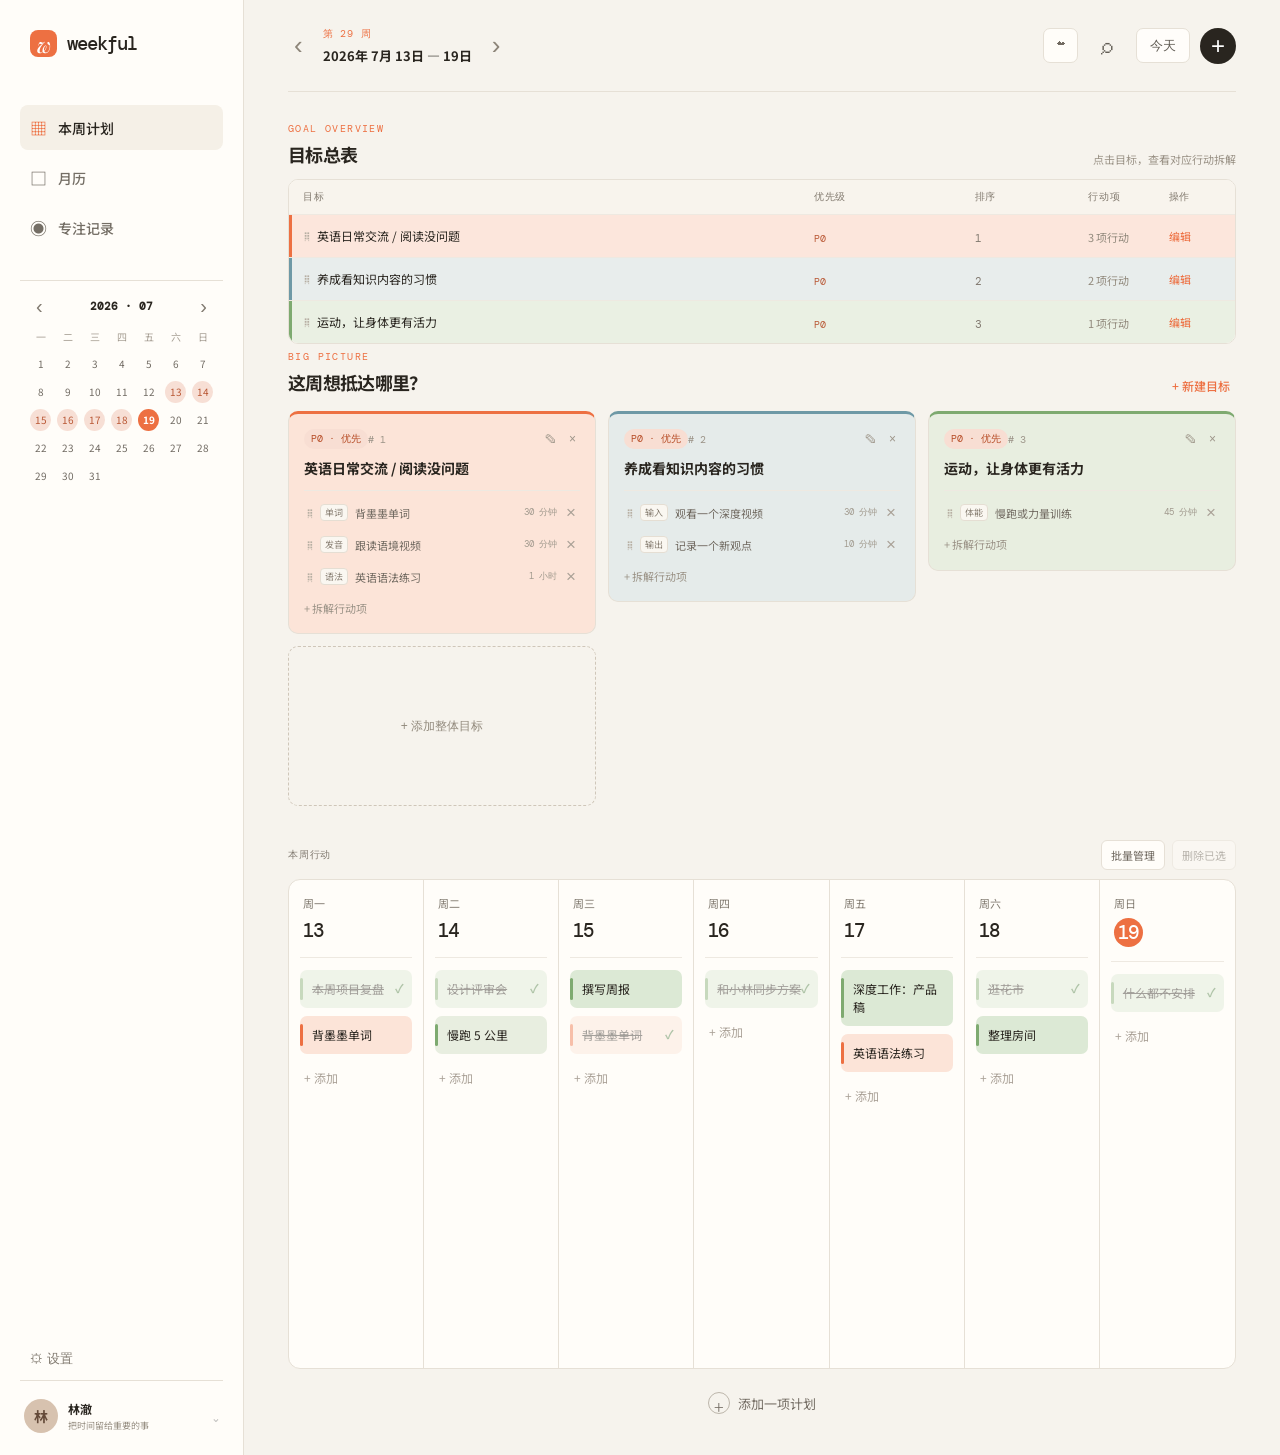
==== weekly-planner.html @ e90d1204 "Add weekly planner" ====
<!doctype html>
<html lang="zh-CN">
  <head>
    <meta charset="UTF-8" />
    <meta name="viewport" content="width=device-width, initial-scale=1.0" />
    <title>本周，慢慢来</title>
    <link rel="preconnect" href="https://fonts.googleapis.com" />
    <link rel="preconnect" href="https://fonts.gstatic.com" crossorigin />
    <link href="https://fonts.googleapis.com/css2?family=DM+Mono:wght@400;500&family=Noto+Sans+SC:wght@400;500;600;700&family=Playfair+Display:ital,wght@0,600;0,700;1,600&display=swap" rel="stylesheet" />
    <style>
:root{--ink:#29251f;--muted:#817a70;--line:#e6e0d6;--paper:#fcfbf8;--cream:#f4efe6;--orange:#ed7042;--blue:#dce9ed;--green:#dce9d5;--yellow:#f9ebc7}*{box-sizing:border-box}body{margin:0;background:#f6f3ed;color:var(--ink);font-family:'Noto Sans SC',sans-serif;font-size:14px}.app-shell{min-height:100vh;display:grid;grid-template-columns:244px 1fr}.sidebar{background:#fffdf9;border-right:1px solid var(--line);padding:30px 20px 20px;display:flex;flex-direction:column}.brand{display:flex;align-items:center;gap:10px;color:var(--ink);font-family:'DM Mono',monospace;font-size:19px;font-weight:500;text-decoration:none;letter-spacing:-1px;padding:0 10px}.brand-mark{width:27px;height:27px;border-radius:8px;color:white;background:var(--orange);display:grid;place-items:center;font-family:'Playfair Display';font-style:italic;font-size:21px}.nav{margin:48px 0 30px;display:grid;gap:5px}.nav-item{padding:10px;border-radius:8px;text-decoration:none;color:#746e65;display:flex;gap:12px;align-items:center;font-weight:500}.nav-item span{font-size:17px;width:16px;text-align:center}.nav-item.active{color:var(--ink);background:#f5f0e7}.nav-item.active span{color:var(--orange)}.mini-calendar{padding:18px 10px;border-top:1px solid var(--line)}.cal-title{display:flex;justify-content:space-between;align-items:center;margin-bottom:16px;font-family:'DM Mono',monospace;font-size:11px}.cal-title button{border:0;background:none;font-size:20px;line-height:12px;color:#817a70;cursor:pointer}.week-labels,.dates{display:grid;grid-template-columns:repeat(7,1fr);text-align:center;gap:6px}.week-labels{color:#a59d92;font-size:10px;margin-bottom:9px}.dates span{height:22px;font-size:10px;line-height:22px;border-radius:50%;color:#716b63}.dates .today{background:var(--orange);color:white;font-weight:700}.dates .week{background:#f7dfd5;color:#b95835}.sidebar-bottom{margin-top:auto}.settings{border:0;background:none;color:var(--muted);padding:12px 10px;cursor:pointer}.profile{border-top:1px solid var(--line);padding:18px 4px 2px;display:flex;align-items:center;gap:10px}.avatar{width:34px;height:34px;border-radius:50%;display:grid;place-items:center;background:#d7c2af;color:#644a39;font-weight:700}.profile b,.profile small{display:block}.profile b{font-size:12px}.profile small{font-size:9px;color:#999185;margin-top:2px}.profile>span{margin-left:auto;color:#999}.workspace{padding:0 44px 40px;max-width:1550px;width:100%;margin:auto}.topbar{height:92px;display:flex;align-items:center;justify-content:space-between;border-bottom:1px solid var(--line)}.week-switch{display:flex;align-items:center;gap:14px}.week-switch button{border:0;background:none;font-size:26px;color:#8d8579;cursor:pointer}.week-switch span{display:block;color:var(--orange);font:10px 'DM Mono';letter-spacing:.08em;margin-bottom:4px}.week-switch b{font-size:13px}.top-actions{display:flex;gap:10px;align-items:center}.icon-btn,.today-btn{height:35px;border:1px solid var(--line);background:#fffdfa;border-radius:7px;padding:0 13px;color:#625d55;cursor:pointer}.icon-btn{font-size:23px;border:0;background:transparent}.round-btn{width:36px;height:36px;border:0;border-radius:50%;background:var(--ink);color:white;font-size:24px;cursor:pointer}.hero{padding:54px 0 37px;display:flex;justify-content:space-between;align-items:end}.eyebrow{font:10px 'DM Mono',monospace;letter-spacing:.14em;color:var(--orange);margin:0 0 12px}.hero h1{font:600 38px/1.25 'Noto Sans SC',sans-serif;letter-spacing:-1.5px;margin:0}.hero h1 em{font-family:'Playfair Display';font-weight:600;color:var(--orange);letter-spacing:0}.subline{color:var(--muted);margin:11px 0 0;font-size:13px}.progress-card{width:245px;padding:15px 17px;background:#fffdf9;border:1px solid var(--line);border-radius:10px}.progress-copy{display:flex;justify-content:space-between;font-size:12px}.progress-copy b{font-family:'DM Mono';font-size:11px}.progress-track{height:5px;background:#eee8df;border-radius:10px;margin:12px 0 9px;overflow:hidden}.progress-track i{display:block;width:50%;height:100%;background:var(--orange);border-radius:inherit;transition:.3s}.progress-card p{font-size:10px;color:var(--muted);margin:0}.week-grid{display:grid;grid-template-columns:repeat(7,minmax(135px,1fr));border:1px solid var(--line);border-radius:12px;background:#fffdf9;overflow:hidden;min-height:490px}.day-column{border-right:1px solid var(--line);padding:15px 11px}.day-column:last-child{border:0}.day-head{padding:0 3px 14px;border-bottom:1px solid #eee9e1;margin-bottom:12px}.day-head .dow{display:block;font-size:11px;color:var(--muted);margin-bottom:7px}.day-head strong{font:500 19px 'DM Mono';letter-spacing:-1px}.day-column.today-col .day-head strong{display:grid;place-items:center;width:29px;height:29px;border-radius:50%;background:var(--orange);color:#fff}.task{position:relative;padding:10px 8px 10px 12px;border-radius:7px;margin-bottom:8px;background:var(--cream);font-size:12px;line-height:1.5;cursor:pointer;transition:transform .15s}.task:hover{transform:translateY(-2px)}.task::before{content:'';position:absolute;left:0;top:8px;bottom:8px;width:3px;border-radius:2px;background:#b7a793}.task.work{background:var(--blue)}.task.work::before{background:#6e99a6}.task.life{background:var(--yellow)}.task.life::before{background:#d4a654}.task.focus{background:var(--green)}.task.focus::before{background:#7eaa70}.task time{font:9px 'DM Mono';color:#77756e;display:block;margin-bottom:4px}.task.done{opacity:.43;text-decoration:line-through}.task.done::after{content:'✓';position:absolute;right:8px;top:9px;text-decoration:none;color:#487b40;font-weight:bold}.add-inline{width:100%;color:#aaa197;border:0;background:transparent;text-align:left;padding:7px 4px;cursor:pointer;font:12px 'Noto Sans SC'}.add-inline:hover{color:var(--orange)}.floating-add{margin:22px auto 0;display:flex;gap:8px;align-items:center;border:0;background:none;color:#756e65;cursor:pointer;font:13px 'Noto Sans SC'}.floating-add span{display:grid;place-items:center;border:1px solid #bdb6ab;border-radius:50%;height:22px;width:22px;font-size:18px;font-weight:300}dialog{border:0;border-radius:16px;padding:0;box-shadow:0 24px 80px #40372a4d;width:min(410px,calc(100vw - 32px));color:var(--ink)}dialog::backdrop{background:#28221bb0}dialog form{padding:31px;position:relative}.close{position:absolute;right:14px;top:9px;border:0;background:none;font-size:27px;color:#8c8479;cursor:pointer}dialog h2{font-size:24px;margin:0 0 26px;letter-spacing:-1px}label{display:block;font-size:12px;font-weight:600;margin:14px 0;color:#5e584f}input,select{display:block;width:100%;margin-top:7px;padding:11px;border:1px solid var(--line);border-radius:7px;background:#fffdf9;font:13px 'Noto Sans SC';color:var(--ink);outline-color:var(--orange)}.form-row{display:grid;grid-template-columns:1fr 1fr;gap:12px}.save-btn{margin-top:24px;width:100%;border:0;background:var(--ink);color:white;border-radius:8px;padding:12px;font:500 13px 'Noto Sans SC';cursor:pointer}@media(max-width:900px){.app-shell{grid-template-columns:1fr}.sidebar{display:none}.workspace{padding:0 20px 32px}.week-grid{overflow-x:auto;grid-template-columns:repeat(7,150px)}.hero{align-items:start;gap:25px;flex-direction:column}.progress-card{width:100%}}@media(max-width:520px){.topbar{height:76px}.week-switch b{font-size:11px}.hero{padding-top:36px}.hero h1{font-size:30px}.today-btn{display:none}}
.goals-section{padding:0 0 34px}.section-heading{display:flex;align-items:end;justify-content:space-between;margin-bottom:16px}.section-heading .eyebrow{margin-bottom:6px}.section-heading h2{font-size:18px;letter-spacing:-.7px;margin:0}.text-add{border:0;background:none;color:var(--orange);font:500 12px 'Noto Sans SC';cursor:pointer}.goals-grid{display:grid;grid-template-columns:repeat(3,minmax(220px,1fr));gap:12px}.goal-card{position:relative;background:#fffdf9;border:1px solid var(--line);border-radius:10px;padding:15px;min-height:160px}.goal-card.priority-p0{border-top:3px solid var(--orange)}.goal-meta{display:flex;justify-content:space-between;align-items:center;margin-bottom:9px}.priority-pill{font:10px 'DM Mono';padding:3px 7px;border-radius:10px;background:#f8ded3;color:#b64c26}.priority-pill.p1{background:#eee6d9;color:#806c54}.priority-pill.p2{background:#e3ece0;color:#5e8058}.rank{font:10px 'DM Mono';color:#9b9387}.goal-card h3{margin:0 0 12px;font-size:14px;line-height:1.45}.action-list{border-top:1px solid #eee9e1;padding-top:8px;display:grid;gap:5px}.action-row{display:flex;align-items:center;gap:7px;font-size:11px;color:#716a61}.action-dot{width:5px;height:5px;border-radius:50%;background:#9bb6bc}.action-duration{margin-left:auto;color:#a19a8e;font:9px 'DM Mono'}.add-action{margin-top:8px;border:0;background:none;color:#9b9387;padding:2px 0;font:11px 'Noto Sans SC';cursor:pointer}.add-action:hover{color:var(--orange)}.goal-empty{border:1px dashed #cfc6b9;background:transparent;display:grid;place-items:center;color:#928a7d;min-height:160px;border-radius:10px;font-size:12px}.weekday-picker{display:none;margin-top:12px;padding:10px;border:1px solid var(--line);background:#faf7f1;border-radius:7px;font-size:11px;color:#716a61}.weekday-picker.show{display:block}.weekday-picker>div{display:flex;gap:5px;margin-top:8px}.weekday-picker label{margin:0;cursor:pointer}.weekday-picker input{display:none}.weekday-picker label span{display:grid;place-items:center;width:26px;height:26px;border:1px solid #d9d2c8;border-radius:50%;font-size:10px;background:#fffdf9}.weekday-picker input:checked+span{background:var(--orange);border-color:var(--orange);color:white}@media(max-width:900px){.goals-grid{overflow-x:auto;grid-template-columns:repeat(3,250px)}}
.action-row{width:100%;border:0;background:transparent;padding:3px 0;text-align:left;cursor:pointer;font:11px 'Noto Sans SC'}.action-row:hover{color:var(--orange)}.action-row:hover .action-dot{background:var(--orange)}
.action-dimension{flex:0 0 auto;color:#8a8175;border:1px solid #e5ded3;background:#faf7f1;border-radius:4px;padding:1px 4px;font-size:9px}.action-row>span:nth-of-type(2){min-width:0;overflow:hidden;text-overflow:ellipsis;white-space:nowrap}.action-row .action-duration{white-space:nowrap}
.action-row{display:flex;align-items:center;gap:5px;width:100%;padding:3px 0;border-radius:4px}.action-row.dragging{opacity:.4}.action-row:has(.action-edit:hover){background:#faf7f1}.drag-handle{color:#b7afa3;cursor:grab;font-size:14px;line-height:1;padding:0 2px}.drag-handle:active{cursor:grabbing}.action-edit{min-width:0;display:flex;align-items:center;gap:7px;flex:1;border:0;background:transparent;text-align:left;color:#716a61;padding:2px 0;cursor:pointer;font:11px 'Noto Sans SC'}.action-edit:hover{color:var(--orange)}.action-delete{width:18px;height:18px;border:0;border-radius:50%;background:transparent;color:#a9a096;cursor:pointer;font-size:17px;line-height:16px;padding:0}.action-delete:hover{background:#f7dcd1;color:#b94e2a}.action-edit .action-duration{margin-left:auto}
.goal-card{cursor:grab}.goal-card.dragging{opacity:.45}.goal-card:active{cursor:grabbing}.goal-controls{display:flex;gap:4px;margin-left:auto}.goal-control{border:0;background:transparent;color:#9d9589;cursor:pointer;padding:1px 4px;font-size:12px}.goal-control:hover{color:var(--orange)}.week-tools{display:flex;justify-content:space-between;align-items:center;margin:0 0 9px;color:#817a70;font:10px 'DM Mono';letter-spacing:.08em}.week-tools div{display:flex;gap:7px}.batch-toggle,.batch-delete{border:1px solid var(--line);background:#fffdf9;border-radius:6px;padding:6px 9px;color:#716a61;font:11px 'Noto Sans SC';cursor:pointer}.batch-toggle.active{background:var(--ink);color:white;border-color:var(--ink)}.batch-delete:not(:disabled){border-color:#e7a489;color:#b84d2b}.batch-delete:disabled{opacity:.45;cursor:default}.task-select{display:none;position:absolute;right:7px;top:8px;accent-color:var(--orange)}.batch-mode .task-select{display:block}.batch-mode .task{padding-right:27px}.custom-category{display:none}.custom-category.show{display:block}
.goals-grid{grid-auto-flow:row;grid-auto-rows:auto;align-items:start}.goal-card,.goal-empty{min-width:0;height:auto;align-self:start}
.goal-table-section{padding:30px 0 6px}.goal-table-heading{display:flex;align-items:end;justify-content:space-between;margin-bottom:12px}.goal-table-heading .eyebrow{margin-bottom:6px}.goal-table-heading h2{font-size:18px;margin:0;letter-spacing:-.7px}.goal-table-heading>span{color:#9a9286;font-size:11px}.goal-table-wrap{border:1px solid var(--line);border-radius:10px;overflow:hidden;background:#fffdf9}.goal-table{width:100%;border-collapse:collapse;table-layout:fixed}.goal-table th{padding:10px 14px;text-align:left;background:#f8f4ed;color:#837b70;font:10px 'DM Mono';letter-spacing:.08em}.goal-table th:nth-child(1){width:54%}.goal-table th:nth-child(2){width:17%}.goal-table th:nth-child(3){width:12%}.goal-table td{padding:11px 14px;border-top:1px solid #eee9e1;font-size:12px}.goal-table tbody tr{cursor:pointer;transition:background .15s}.goal-table tbody tr:hover,.goal-table tbody tr.focused{background:#fff0e9}.goal-table .table-priority{font:10px 'DM Mono';color:#b95835}.goal-table .table-rank{font:11px 'DM Mono';color:#81796f}.goal-table .table-actions{color:#928a7d;font-size:11px}.goal-card.goal-focus{outline:2px solid var(--orange);outline-offset:2px;box-shadow:0 8px 22px #d56c3a1c}@media(max-width:700px){.goal-table-section{padding-top:22px}.goal-table th:nth-child(4),.goal-table td:nth-child(4){display:none}.goal-table th:nth-child(1){width:60%}.goal-table-heading>span{display:none}.goal-table-wrap{overflow-x:auto}.goal-table{min-width:500px}}
.goal-table tr.dragging{opacity:.45}.table-drag{display:inline-block;margin-right:7px;color:#b6aea2;font-size:14px;cursor:grab;vertical-align:-1px}.table-edit{border:0;background:none;color:var(--orange);font:11px 'Noto Sans SC';cursor:pointer;padding:2px 0}.table-edit:hover{text-decoration:underline}
.goal-color-field input[type="color"]{height:38px;padding:4px;cursor:pointer}.goal-card{border-top-color:var(--goal-color,#ed7042)!important}.goal-card .action-dot{background:var(--goal-color,#9bb6bc)}.goal-table tbody tr{box-shadow:inset 3px 0 0 var(--goal-color,transparent)}
.goal-card{background:color-mix(in srgb,var(--goal-color,#ed7042) 18%,#fffdf9)!important}.goal-table tbody tr{background:color-mix(in srgb,var(--goal-color,#ed7042) 16%,#fffdf9)!important}.goal-table tbody tr:hover,.goal-table tbody tr.focused{background:color-mix(in srgb,var(--goal-color,#ed7042) 25%,#fffdf9)!important}
.goal-card.drop-before{box-shadow:0 -4px 0 var(--goal-color,#ed7042)}.goal-card.drop-after{box-shadow:0 4px 0 var(--goal-color,#ed7042)}.goal-table tr.drop-before{box-shadow:inset 3px 0 0 var(--goal-color,transparent),inset 0 4px 0 var(--goal-color,#ed7042)!important}.goal-table tr.drop-after{box-shadow:inset 3px 0 0 var(--goal-color,transparent),inset 0 -4px 0 var(--goal-color,#ed7042)!important}
.task.goal-linked{background:color-mix(in srgb,var(--task-color,#ed7042) 18%,#fffdf9)}.task.goal-linked::before{background:var(--task-color,#ed7042)}
.cloud-btn{height:35px;width:35px;border:1px solid var(--line);border-radius:7px;background:#fffdf9;color:#716a61;font-size:16px;cursor:pointer;position:relative}.cloud-btn.connected::after{content:'';position:absolute;right:5px;top:5px;width:6px;height:6px;background:#60a554;border:1px solid white;border-radius:50%}.cloud-form{padding:31px;position:relative}.cloud-form h2{font-size:24px;margin:0 0 10px;letter-spacing:-1px}.cloud-intro{color:#756d62;font-size:12px;line-height:1.7;margin:0 0 18px}.cloud-help{font-size:10px;line-height:1.6;color:#938b7f;margin:8px 0 0}.cloud-help code{background:#f4efe7;padding:1px 4px;border-radius:3px}.cloud-state{display:flex;gap:10px;align-items:center;padding:12px;background:#f7f3ec;border-radius:8px}.cloud-state i{width:10px;height:10px;border-radius:50%;background:#61a658}.cloud-state b,.cloud-state small{display:block}.cloud-state b{font-size:12px}.cloud-state small{font-size:10px;color:#938b7f;margin-top:3px}.cloud-actions{display:grid;grid-template-columns:1fr 1fr;gap:8px;margin-top:14px}.cloud-actions button{border:1px solid var(--line);background:#fffdf9;border-radius:7px;padding:9px;color:#645d55;font:12px 'Noto Sans SC';cursor:pointer}.cloud-actions button:nth-child(2){background:var(--ink);border-color:var(--ink);color:#fff}.cloud-actions button:nth-child(3){grid-column:1/-1;border-color:#e8c2b4;color:#b45b3b}.cloud-status{min-height:18px;color:#766e64;font-size:11px;margin:11px 0 0}.cloud-status.error{color:#c25532}.cloud-status.success{color:#51894a}

    </style>
  </head>
  <body>
    <main class="app-shell">
      <aside class="sidebar">
        <a class="brand" href="#"><span class="brand-mark">w</span><span>weekful</span></a>
        <nav class="nav" aria-label="主导航">
          <a class="nav-item active" href="#plan"><span>▦</span>本周计划</a>
          <a class="nav-item" href="#calendar"><span>□</span>月历</a>
          <a class="nav-item" href="#focus"><span>◉</span>专注记录</a>
        </nav>
        <section class="mini-calendar" aria-label="七月日历">
          <div class="cal-title"><button aria-label="上个月">‹</button><strong>2026 · 07</strong><button aria-label="下个月">›</button></div>
          <div class="week-labels"><span>一</span><span>二</span><span>三</span><span>四</span><span>五</span><span>六</span><span>日</span></div>
          <div class="dates" id="dates"></div>
        </section>
        <div class="sidebar-bottom"><button class="settings">⚙ 设置</button><div class="profile"><div class="avatar">林</div><div><b>林澈</b><small>把时间留给重要的事</small></div><span>⌄</span></div></div>
      </aside>

      <section class="workspace" id="plan">
        <header class="topbar">
          <div class="week-switch"><button>‹</button><div><span>第 29 周</span><b>2026年 7月 13日 — 19日</b></div><button>›</button></div>
          <div class="top-actions"><button class="cloud-btn" id="openCloudDialog" aria-label="云同步" title="云同步">☁</button><button class="icon-btn" aria-label="搜索">⌕</button><button class="today-btn">今天</button><button class="round-btn" id="openModal" aria-label="新增计划">+</button></div>
        </header>

        <section class="goal-table-section" aria-label="目标总表">
          <div class="goal-table-heading"><div><p class="eyebrow">GOAL OVERVIEW</p><h2>目标总表</h2></div><span>点击目标，查看对应行动拆解</span></div>
          <div class="goal-table-wrap"><table class="goal-table"><thead><tr><th>目标</th><th>优先级</th><th>排序</th><th>行动项</th><th>操作</th></tr></thead><tbody id="goalTableBody"></tbody></table></div>
        </section>

        <section class="goals-section" aria-label="本周整体目标">
          <div class="section-heading"><div><p class="eyebrow">BIG PICTURE</p><h2>这周想抵达哪里？</h2></div><button class="text-add" id="openGoalModal">+ 新建目标</button></div>
          <div class="goals-grid" id="goalsGrid"></div>
        </section>

        <div class="week-tools"><span>本周行动</span><div><button class="batch-toggle" id="toggleBatch">批量管理</button><button class="batch-delete" id="batchDelete" disabled>删除已选</button></div></div>
        <section class="week-grid" id="weekGrid" aria-label="本周计划"></section>
        <button class="floating-add" id="openModalBottom"><span>+</span> 添加一项计划</button>
      </section>
    </main>

    <dialog id="taskDialog">
      <form method="dialog" id="taskForm">
        <button class="close" type="button" data-close="taskDialog" aria-label="关闭">×</button>
        <p class="eyebrow">SCHEDULE ACTION</p><h2>安排行动项</h2>
        <label>计划内容<input id="taskName" required placeholder="例如：整理项目素材" maxlength="40" /></label>
        <div class="form-row"><label>关联目标<select id="taskGoal"></select></label><label>行动项<select id="taskAction"></select></label></div>
        <label>日期<select id="taskDay"></select></label>
        <label>重复安排<select id="repeatType"><option value="once">仅这一天</option><option value="daily">每天</option><option value="alternate">隔一天</option><option value="custom">自选星期</option></select></label>
        <div class="weekday-picker" id="weekdayPicker"><span>选择日期</span><div id="weekdayChoices"></div></div>
        <button class="save-btn" value="default">加入本周计划</button>
      </form>
    </dialog>
    <dialog id="goalDialog">
      <form method="dialog" id="goalForm"><button class="close" type="button" data-close="goalDialog" aria-label="关闭">×</button><p class="eyebrow">WEEKLY DIRECTION</p><h2>写下整体目标</h2>
        <label>目标<input id="goalName" required maxlength="40" placeholder="例如：英语日常交流更自如" /></label>
        <div class="form-row"><label>优先级<select id="goalPriority"><option value="P0">P0 · 最重要</option><option value="P1">P1 · 重要</option><option value="P2">P2 · 可以做</option></select></label><label>排序<input id="goalRank" type="number" min="1" max="99" value="1" /></label></div>
        <label class="goal-color-field">标记颜色<input id="goalColor" type="color" value="#ed7042" /></label>
        <button class="save-btn" value="default">创建目标</button>
      </form>
    </dialog>
    <dialog id="actionDialog">
      <form method="dialog" id="actionForm"><button class="close" type="button" data-close="actionDialog" aria-label="关闭">×</button><p class="eyebrow">ACTION BREAKDOWN</p><h2 id="actionDialogTitle">添加行动项</h2>
        <label>具体行动<input id="actionName" required maxlength="40" placeholder="例如：背墨墨单词" /></label>
        <div class="form-row"><label>维度 / 类别<input id="actionDimension" maxlength="20" placeholder="例如：单词" /></label><label>预计耗时<input id="actionDuration" maxlength="20" placeholder="例如：30 分钟" /></label></div>
        <button class="save-btn" value="default">保存行动项</button>
      </form>
    </dialog>
    <dialog id="cloudDialog">
      <div class="cloud-form"><button class="close" type="button" data-close="cloudDialog" aria-label="关闭">×</button><p class="eyebrow">GITHUB GIST SYNC</p><h2>跨设备同步</h2>
        <p class="cloud-intro">计划会保存到你的私人 GitHub Gist。连接后，修改会自动同步；在另一台设备连接同一 Gist 即可继续使用。</p>
        <div id="cloudSetup"><label>GitHub 用户名<input id="cloudUser" autocomplete="username" placeholder="例如：shiny1177" /></label><label>Personal Access Token<input id="cloudToken" type="password" autocomplete="off" placeholder="需要 gist 权限" /></label><p class="cloud-help">在 GitHub Settings → Developer settings → Personal access tokens 中创建 Token，并勾选 <code>gist</code> 权限。</p><button class="save-btn" id="connectCloud" type="button">连接并创建同步空间</button></div>
        <div id="cloudConnected" hidden><div class="cloud-state"><i></i><div><b id="cloudAccount"></b><small id="cloudLastSync">已连接</small></div></div><div class="cloud-actions"><button id="pullCloud" type="button">下载云端数据</button><button id="pushCloud" type="button">立即同步</button><button id="disconnectCloud" type="button">断开连接</button></div></div>
        <p class="cloud-status" id="cloudStatus" aria-live="polite"></p>
      </div>
    </dialog>
    <script>
const labels=['周一','周二','周三','周四','周五','周六','周日'];
const numbers=[13,14,15,16,17,18,19];
const goals=[
  {id:1,title:'英语日常交流 / 阅读没问题',priority:'P0',rank:1,actions:[{name:'背墨墨单词',dimension:'单词',duration:'30 分钟'},{name:'跟读语境视频',dimension:'发音',duration:'30 分钟'},{name:'英语语法练习',dimension:'语法',duration:'1 小时'}]},
  {id:2,title:'养成看知识内容的习惯',priority:'P0',rank:2,actions:[{name:'观看一个深度视频',dimension:'输入',duration:'30 分钟'},{name:'记录一个新观点',dimension:'输出',duration:'10 分钟'}]},
  {id:3,title:'运动，让身体更有活力',priority:'P0',rank:3,actions:[{name:'慢跑或力量训练',dimension:'体能',duration:'45 分钟'}]}
];
const tasks=[
  [{time:'09:30',text:'本周项目复盘',type:'work',done:true},{time:'20:00',text:'背墨墨单词',type:'focus',goal:1}],
  [{time:'10:00',text:'设计评审会',type:'work',done:true},{time:'19:30',text:'慢跑 5 公里',type:'life',goal:3}],
  [{time:'09:00',text:'撰写周报',type:'work'},{time:'20:00',text:'背墨墨单词',type:'focus',goal:1,done:true}],
  [{time:'11:00',text:'和小林同步方案',type:'work',done:true}],
  [{time:'09:30',text:'深度工作：产品稿',type:'focus'},{time:'20:00',text:'英语语法练习',type:'focus',goal:1}],
  [{time:'10:00',text:'逛花市',type:'life',done:true},{time:'16:00',text:'整理房间',type:'life'}],
  [{time:'',text:'什么都不安排',type:'focus',done:true}]
];
const categories=['work','life','focus'];const goalColors=['#ed7042','#6e99a6','#7eaa70','#b887d7','#d4a654','#ca7b90'];
function restoreState(){try{const saved=JSON.parse(localStorage.getItem('weekful-planner-data'));if(!saved)return;if(Array.isArray(saved.goals))goals.splice(0,goals.length,...saved.goals);if(Array.isArray(saved.tasks))tasks.splice(0,tasks.length,...saved.tasks);if(Array.isArray(saved.categories))saved.categories.forEach(category=>{if(!categories.includes(category))categories.push(category)})}catch(error){console.warn('无法读取已保存的计划',error)}}
function saveState(){try{localStorage.setItem('weekful-planner-data',JSON.stringify({goals,tasks,categories}));scheduleCloudSync()}catch(error){console.warn('无法保存计划',error)}}
restoreState();goals.forEach((goal,index)=>{if(!goal.color)goal.color=goalColors[index%goalColors.length]});let nextTaskId=1;tasks.flat().forEach(task=>{if(!task.id)task.id=nextTaskId++;else nextTaskId=Math.max(nextTaskId,task.id+1)});
const $=s=>document.querySelector(s); const grid=$('#weekGrid'); const taskDialog=$('#taskDialog'); const goalDialog=$('#goalDialog'); const actionDialog=$('#actionDialog'); const cloudDialog=$('#cloudDialog'); let chosenDay=0; let editingAction=null; let editingGoal=null; let batchMode=false; const selectedTaskIds=new Set();
function clearGoalDropHints(){document.querySelectorAll('.goal-card.drop-before,.goal-card.drop-after,.goal-table tr.drop-before,.goal-table tr.drop-after').forEach(item=>item.classList.remove('drop-before','drop-after'))}
function showGoalDropHint(element,event){event.preventDefault();clearGoalDropHints();const rect=element.getBoundingClientRect();element.classList.add(event.clientY<rect.top+rect.height/2?'drop-before':'drop-after')}
function moveGoal(fromId,targetId,position){if(fromId===targetId)return;const fromIndex=goals.findIndex(goal=>goal.id===fromId);const targetIndex=goals.findIndex(goal=>goal.id===targetId);let insertIndex=targetIndex+(position==='after'?1:0);const [moved]=goals.splice(fromIndex,1);if(fromIndex<insertIndex)insertIndex--;goals.splice(insertIndex,0,moved);goals.forEach((goal,index)=>goal.rank=index+1);renderGoals()}

function renderGoals(){
  saveState();
  const root=$('#goalsGrid'); root.innerHTML='';
  renderGoalTable();
  [...goals].sort((a,b)=>a.rank-b.rank).forEach(goal=>{const card=document.createElement('article');card.id=`goal-card-${goal.id}`;card.className=`goal-card priority-${goal.priority.toLowerCase()}`;card.style.setProperty('--goal-color',goal.color);card.draggable=true;card.dataset.goal=goal.id;card.innerHTML=`<div class="goal-meta"><span class="priority-pill ${goal.priority.toLowerCase()}">${goal.priority} · 优先</span><span class="rank"># ${goal.rank}</span><span class="goal-controls"><button class="goal-control goal-edit" title="编辑目标">✎</button><button class="goal-control goal-delete" title="删除目标">×</button></span></div><h3>${goal.title}</h3><div class="action-list">${goal.actions.map((a,i)=>`<div class="action-row" draggable="true" data-goal="${goal.id}" data-action="${i}"><span class="drag-handle" title="拖动排序">⠿</span><button class="action-edit" title="编辑行动项"><span class="action-dimension">${a.dimension||'行动'}</span><span>${a.name}</span><span class="action-duration">${a.duration||'待估时'}</span></button><button class="action-delete" title="删除行动项" aria-label="删除 ${a.name}">×</button></div>`).join('')}</div><button class="add-action" data-goal="${goal.id}">+ 拆解行动项</button>`;root.append(card)});
  const empty=document.createElement('button');empty.className='goal-empty';empty.textContent='+ 添加整体目标';empty.onclick=()=>goalDialog.showModal();root.append(empty);
  root.querySelectorAll('.add-action').forEach(btn=>btn.onclick=()=>openAction(+btn.dataset.goal));
  root.querySelectorAll('.action-edit').forEach(btn=>btn.onclick=()=>{const row=btn.closest('.action-row');openAction(+row.dataset.goal,+row.dataset.action)});
  root.querySelectorAll('.action-delete').forEach(btn=>btn.onclick=()=>{const row=btn.closest('.action-row');const goal=goals.find(g=>g.id===+row.dataset.goal);goal.actions.splice(+row.dataset.action,1);renderGoals();fillGoalOptions(goal.id)});
  root.querySelectorAll('.action-row').forEach(row=>{row.addEventListener('dragstart',e=>{e.dataTransfer.setData('text/plain',JSON.stringify({goal:+row.dataset.goal,index:+row.dataset.action}));row.classList.add('dragging')});row.addEventListener('dragend',()=>row.classList.remove('dragging'));row.addEventListener('dragover',e=>e.preventDefault());row.addEventListener('drop',e=>{e.preventDefault();const from=JSON.parse(e.dataTransfer.getData('text/plain'));const targetGoal=+row.dataset.goal;const targetIndex=+row.dataset.action;if(from.goal!==targetGoal||from.index===targetIndex)return;const goal=goals.find(g=>g.id===targetGoal);const [moved]=goal.actions.splice(from.index,1);goal.actions.splice(targetIndex,0,moved);renderGoals();fillGoalOptions(goal.id)})});
  root.querySelectorAll('.goal-edit').forEach(btn=>btn.onclick=()=>openGoal(+btn.closest('.goal-card').dataset.goal));
  root.querySelectorAll('.goal-delete').forEach(btn=>btn.onclick=()=>{const id=+btn.closest('.goal-card').dataset.goal;if(window.confirm('删除这个目标及其行动项吗？')){goals.splice(goals.findIndex(g=>g.id===id),1);renderGoals();fillGoalOptions()}});
  root.querySelectorAll('.goal-card').forEach(card=>{card.addEventListener('dragstart',e=>{if(e.target.closest('.action-row'))return;e.dataTransfer.setData('goal-id',card.dataset.goal);card.classList.add('dragging')});card.addEventListener('dragend',()=>{card.classList.remove('dragging');clearGoalDropHints()});card.addEventListener('dragover',e=>showGoalDropHint(card,e));card.addEventListener('dragleave',()=>card.classList.remove('drop-before','drop-after'));card.addEventListener('drop',e=>{e.preventDefault();const from=+e.dataTransfer.getData('goal-id');const position=card.classList.contains('drop-after')?'after':'before';clearGoalDropHints();if(from)moveGoal(from,+card.dataset.goal,position)})});
}
function renderGoalTable(){const body=$('#goalTableBody');body.innerHTML=[...goals].sort((a,b)=>a.rank-b.rank).map(goal=>`<tr draggable="true" data-goal="${goal.id}" style="--goal-color:${goal.color}"><td><span class="table-drag" title="拖动排序">⠿</span>${goal.title}</td><td><span class="table-priority">${goal.priority}</span></td><td><span class="table-rank">${goal.rank}</span></td><td><span class="table-actions">${goal.actions.length} 项行动</span></td><td><button class="table-edit" title="编辑目标">编辑</button></td></tr>`).join('');body.querySelectorAll('tr').forEach(row=>{row.onclick=()=>{const card=$(`#goal-card-${row.dataset.goal}`);if(!card)return;document.querySelectorAll('.goal-card.goal-focus').forEach(item=>item.classList.remove('goal-focus'));document.querySelectorAll('.goal-table tr.focused').forEach(item=>item.classList.remove('focused'));row.classList.add('focused');card.classList.add('goal-focus');card.scrollIntoView({behavior:'smooth',block:'center'});setTimeout(()=>card.classList.remove('goal-focus'),1400)};row.addEventListener('dragstart',e=>{e.dataTransfer.setData('goal-id',row.dataset.goal);row.classList.add('dragging')});row.addEventListener('dragend',()=>{row.classList.remove('dragging');clearGoalDropHints()});row.addEventListener('dragover',e=>showGoalDropHint(row,e));row.addEventListener('dragleave',()=>row.classList.remove('drop-before','drop-after'));row.addEventListener('drop',e=>{e.preventDefault();const from=+e.dataTransfer.getData('goal-id');const position=row.classList.contains('drop-after')?'after':'before';clearGoalDropHints();if(from)moveGoal(from,+row.dataset.goal,position)})});body.querySelectorAll('.table-edit').forEach(button=>button.onclick=e=>{e.stopPropagation();openGoal(+button.closest('tr').dataset.goal)})}
function renderWeek(){
  saveState();
  grid.innerHTML='';grid.classList.toggle('batch-mode',batchMode);tasks.forEach((items,i)=>{const col=document.createElement('article');col.className='day-column '+(i===6?'today-col':'');col.innerHTML=`<div class="day-head"><span class="dow">${labels[i]}</span><strong>${numbers[i]}</strong></div>`;items.forEach(task=>{const el=document.createElement('div');const linkedGoal=goals.find(goal=>goal.id===task.goal);el.className=`task ${linkedGoal?'goal-linked':'focus'}${task.done?' done':''}`;if(linkedGoal)el.style.setProperty('--task-color',linkedGoal.color);el.innerHTML=`<input class="task-select" type="checkbox" ${selectedTaskIds.has(task.id)?'checked':''} aria-label="选择 ${task.text}"><span>${task.text}</span>`;el.onclick=()=>{if(!batchMode){task.done=!task.done;renderWeek();updateProgress()}};el.querySelector('.task-select').onclick=e=>e.stopPropagation();el.querySelector('.task-select').onchange=e=>{e.target.checked?selectedTaskIds.add(task.id):selectedTaskIds.delete(task.id);updateBatchControls()};col.append(el)});const add=document.createElement('button');add.className='add-inline';add.textContent='+ 添加';add.onclick=()=>openTask(i);col.append(add);grid.append(col)});updateProgress();updateBatchControls()
}
function updateProgress(){const text=$('#progressText');if(!text)return;const all=tasks.flat();const done=all.filter(x=>x.done).length;text.textContent=`${done} / ${all.length}`;$('#progressBar').style.width=`${all.length?done/all.length*100:0}%`;$('.progress-card p').textContent=done===all.length?'这一周的计划都完成了，真棒。':done>=all.length/2?'已经完成一半，保持这个节奏。':'从最小的一件开始，也很好。'}
function fillGoalOptions(selected){const select=$('#taskGoal');select.innerHTML='<option value="">不关联目标</option>'+goals.map(g=>`<option value="${g.id}">${g.priority} · ${g.title}</option>`).join('');if(selected)select.value=selected; fillActionOptions()}
function fillActionOptions(){const goal=goals.find(g=>g.id===+$('#taskGoal').value);$('#taskAction').innerHTML='<option value="">自由安排</option>'+(goal?goal.actions.map(a=>`<option>${a.name}</option>`).join(''):'')}
function openTask(day=0,goal){chosenDay=day;$('#taskDay').value=day;fillGoalOptions(goal);taskDialog.showModal();setTimeout(()=>$('#taskName').focus(),50)}

$('#openModal').onclick=()=>openTask();$('#openModalBottom').onclick=()=>openTask();$('#openGoalModal').onclick=()=>openGoal();
document.querySelectorAll('[data-close]').forEach(btn=>btn.onclick=()=>document.getElementById(btn.dataset.close).close());
$('#taskDay').innerHTML=labels.map((l,i)=>`<option value="${i}">${l} · ${numbers[i]}日</option>`).join('');
$('#weekdayChoices').innerHTML=labels.map((l,i)=>`<label><input type="checkbox" value="${i}"><span>${l.slice(1)}</span></label>`).join('');
$('#taskGoal').onchange=fillActionOptions;
$('#repeatType').onchange=e=>$('.weekday-picker').classList.toggle('show',e.target.value==='custom');
$('#taskAction').onchange=e=>{if(e.target.value)$('#taskName').value=e.target.value};
$('#taskForm').addEventListener('submit',e=>{if(e.submitter?.value==='cancel')return;e.preventDefault();const text=$('#taskName').value.trim();if(!text)return;const start=+$('#taskDay').value;const repeat=$('#repeatType').value;let days=repeat==='daily'?[0,1,2,3,4,5,6]:repeat==='alternate'?[start,...[1,2,3].map(n=>start+n*2).filter(n=>n<7)]:repeat==='custom'?[...document.querySelectorAll('#weekdayChoices input:checked')].map(x=>+x.value):[start];if(!days.length)days=[start];days.forEach(day=>tasks[day].push({id:nextTaskId++,text,goal:+$('#taskGoal').value||undefined}));$('#taskName').value='';taskDialog.close();renderWeek()});
function openGoal(id){editingGoal=id?goals.find(g=>g.id===id):null;$('#goalName').value=editingGoal?.title||'';$('#goalPriority').value=editingGoal?.priority||'P0';$('#goalRank').value=editingGoal?.rank||goals.length+1;$('#goalColor').value=editingGoal?.color||goalColors[goals.length%goalColors.length];goalDialog.showModal();setTimeout(()=>$('#goalName').focus(),50)}
$('#goalForm').addEventListener('submit',e=>{if(e.submitter?.value==='cancel')return;e.preventDefault();const title=$('#goalName').value.trim();if(!title)return;const data={title,priority:$('#goalPriority').value,rank:+$('#goalRank').value,color:$('#goalColor').value};if(editingGoal)Object.assign(editingGoal,data);else goals.push({id:Date.now(),...data,actions:[]});goals.sort((a,b)=>a.rank-b.rank);goalDialog.close();renderGoals();fillGoalOptions()});
function updateBatchControls(){$('#toggleBatch').classList.toggle('active',batchMode);$('#toggleBatch').textContent=batchMode?'完成管理':'批量管理';$('#batchDelete').disabled=selectedTaskIds.size===0}
$('#toggleBatch').onclick=()=>{batchMode=!batchMode;if(!batchMode)selectedTaskIds.clear();renderWeek()};
$('#batchDelete').onclick=()=>{if(!selectedTaskIds.size)return;tasks.forEach((items,i)=>tasks[i]=items.filter(task=>!selectedTaskIds.has(task.id)));selectedTaskIds.clear();renderWeek()};
function openAction(goalId,actionIndex){const goal=goals.find(g=>g.id===goalId);editingAction={goalId,actionIndex};const action=Number.isInteger(actionIndex)?goal.actions[actionIndex]:null;$('#actionDialogTitle').textContent=action?'编辑行动项':`拆解「${goal.title}」`;$('#actionName').value=action?.name||'';$('#actionDimension').value=action?.dimension||'';$('#actionDuration').value=action?.duration||'';actionDialog.showModal();setTimeout(()=>$('#actionName').focus(),50)}
$('#actionForm').addEventListener('submit',e=>{e.preventDefault();const action={name:$('#actionName').value.trim(),dimension:$('#actionDimension').value.trim(),duration:$('#actionDuration').value.trim()||'待估时'};if(!action.name)return;const goal=goals.find(g=>g.id===editingAction.goalId);if(Number.isInteger(editingAction.actionIndex))goal.actions[editingAction.actionIndex]=action;else goal.actions.push(action);actionDialog.close();renderGoals();fillGoalOptions(goal.id)});
let cloudUser=localStorage.getItem('weekful-cloud-user')||'';let cloudToken=localStorage.getItem('weekful-cloud-token')||'';let cloudGist=localStorage.getItem('weekful-cloud-gist')||'';let cloudTimer=null;const GIST_FILE='weekful-planner-data.json';
function cloudHeaders(){return {'Authorization':`Bearer ${cloudToken}`,'Accept':'application/vnd.github+json','Content-Type':'application/json'}}
function cloudPayload(){return {goals,tasks,categories,updatedAt:new Date().toISOString()}}
function setCloudStatus(message,type=''){const status=$('#cloudStatus');status.textContent=message;status.className=`cloud-status ${type}`}
function updateCloudUI(){const connected=!!(cloudToken&&cloudGist);$('#cloudSetup').hidden=connected;$('#cloudConnected').hidden=!connected;$('#openCloudDialog').classList.toggle('connected',connected);if(connected){$('#cloudAccount').textContent=`${cloudUser} · 已连接 GitHub Gist`;$('#cloudLastSync').textContent=localStorage.getItem('weekful-last-sync')||'准备同步'}}
async function findOrCreateCloudGist(){const response=await fetch('https://api.github.com/gists?per_page=100',{headers:cloudHeaders()});if(!response.ok)throw new Error(`无法读取 Gist（${response.status}）`);const list=await response.json();const existing=list.find(gist=>gist.files&&gist.files[GIST_FILE]);if(existing)return existing.id;const created=await fetch('https://api.github.com/gists',{method:'POST',headers:cloudHeaders(),body:JSON.stringify({description:'Weekful 周计划表数据',public:false,files:{[GIST_FILE]:{content:JSON.stringify(cloudPayload())}}})});if(!created.ok)throw new Error(`无法创建 Gist（${created.status}）`);return (await created.json()).id}
function applyCloudPayload(data){if(!data)return;if(Array.isArray(data.goals))goals.splice(0,goals.length,...data.goals);if(Array.isArray(data.tasks))tasks.splice(0,tasks.length,...data.tasks);if(Array.isArray(data.categories)){categories.splice(0,categories.length,...data.categories)}goals.forEach((goal,index)=>{if(!goal.color)goal.color=goalColors[index%goalColors.length]});nextTaskId=1;tasks.flat().forEach(task=>{if(!task.id)task.id=nextTaskId++;else nextTaskId=Math.max(nextTaskId,task.id+1)});localStorage.setItem('weekful-planner-data',JSON.stringify({goals,tasks,categories}))}
async function pullCloud(manual=false){if(!cloudToken||!cloudGist)return;setCloudStatus('正在下载云端数据…');try{const response=await fetch(`https://api.github.com/gists/${cloudGist}`,{headers:cloudHeaders()});if(!response.ok)throw new Error(`下载失败（${response.status}）`);const gist=await response.json();const content=gist.files?.[GIST_FILE]?.content;if(content){applyCloudPayload(JSON.parse(content));renderGoals();renderWeek();fillGoalOptions()}const stamp=`已同步 · ${new Date().toLocaleString('zh-CN')}`;localStorage.setItem('weekful-last-sync',stamp);updateCloudUI();setCloudStatus(stamp,'success')}catch(error){setCloudStatus(error.message,'error')}}
async function pushCloud(manual=false){if(!cloudToken||!cloudGist)return;try{if(manual)setCloudStatus('正在同步…');const response=await fetch(`https://api.github.com/gists/${cloudGist}`,{method:'PATCH',headers:cloudHeaders(),body:JSON.stringify({files:{[GIST_FILE]:{content:JSON.stringify(cloudPayload())}}})});if(!response.ok)throw new Error(`同步失败（${response.status}）`);const stamp=`已同步 · ${new Date().toLocaleString('zh-CN')}`;localStorage.setItem('weekful-last-sync',stamp);updateCloudUI();if(manual)setCloudStatus(stamp,'success')}catch(error){if(manual)setCloudStatus(error.message,'error')}}
function scheduleCloudSync(){if(!cloudToken||!cloudGist)return;clearTimeout(cloudTimer);cloudTimer=setTimeout(()=>pushCloud(),1200)}
$('#openCloudDialog').onclick=()=>{updateCloudUI();setCloudStatus('');cloudDialog.showModal()};
$('#connectCloud').onclick=async()=>{const user=$('#cloudUser').value.trim();const token=$('#cloudToken').value.trim();if(!user||!token){setCloudStatus('请填写 GitHub 用户名和 Token。','error');return}setCloudStatus('正在验证 GitHub 连接…');try{const verify=await fetch('https://api.github.com/user',{headers:{'Authorization':`Bearer ${token}`,'Accept':'application/vnd.github+json'}});if(!verify.ok)throw new Error('Token 无效，或尚未勾选 gist 权限。');cloudUser=user;cloudToken=token;cloudGist=await findOrCreateCloudGist();localStorage.setItem('weekful-cloud-user',cloudUser);localStorage.setItem('weekful-cloud-token',cloudToken);localStorage.setItem('weekful-cloud-gist',cloudGist);updateCloudUI();await pullCloud()}catch(error){setCloudStatus(error.message,'error')}};
$('#pullCloud').onclick=()=>pullCloud(true);$('#pushCloud').onclick=()=>pushCloud(true);$('#disconnectCloud').onclick=()=>{cloudUser='';cloudToken='';cloudGist='';localStorage.removeItem('weekful-cloud-user');localStorage.removeItem('weekful-cloud-token');localStorage.removeItem('weekful-cloud-gist');updateCloudUI();setCloudStatus('已断开，当前本地数据不会被删除。')};
const dates=$('#dates');for(let i=1;i<=31;i++){const d=document.createElement('span');d.textContent=i;if(i>=13&&i<=19)d.className='week';if(i===19)d.className='today';dates.append(d)}
updateCloudUI();renderGoals();renderWeek();fillGoalOptions();if(cloudToken&&cloudGist)pullCloud();

    </script>
  </body>
</html>
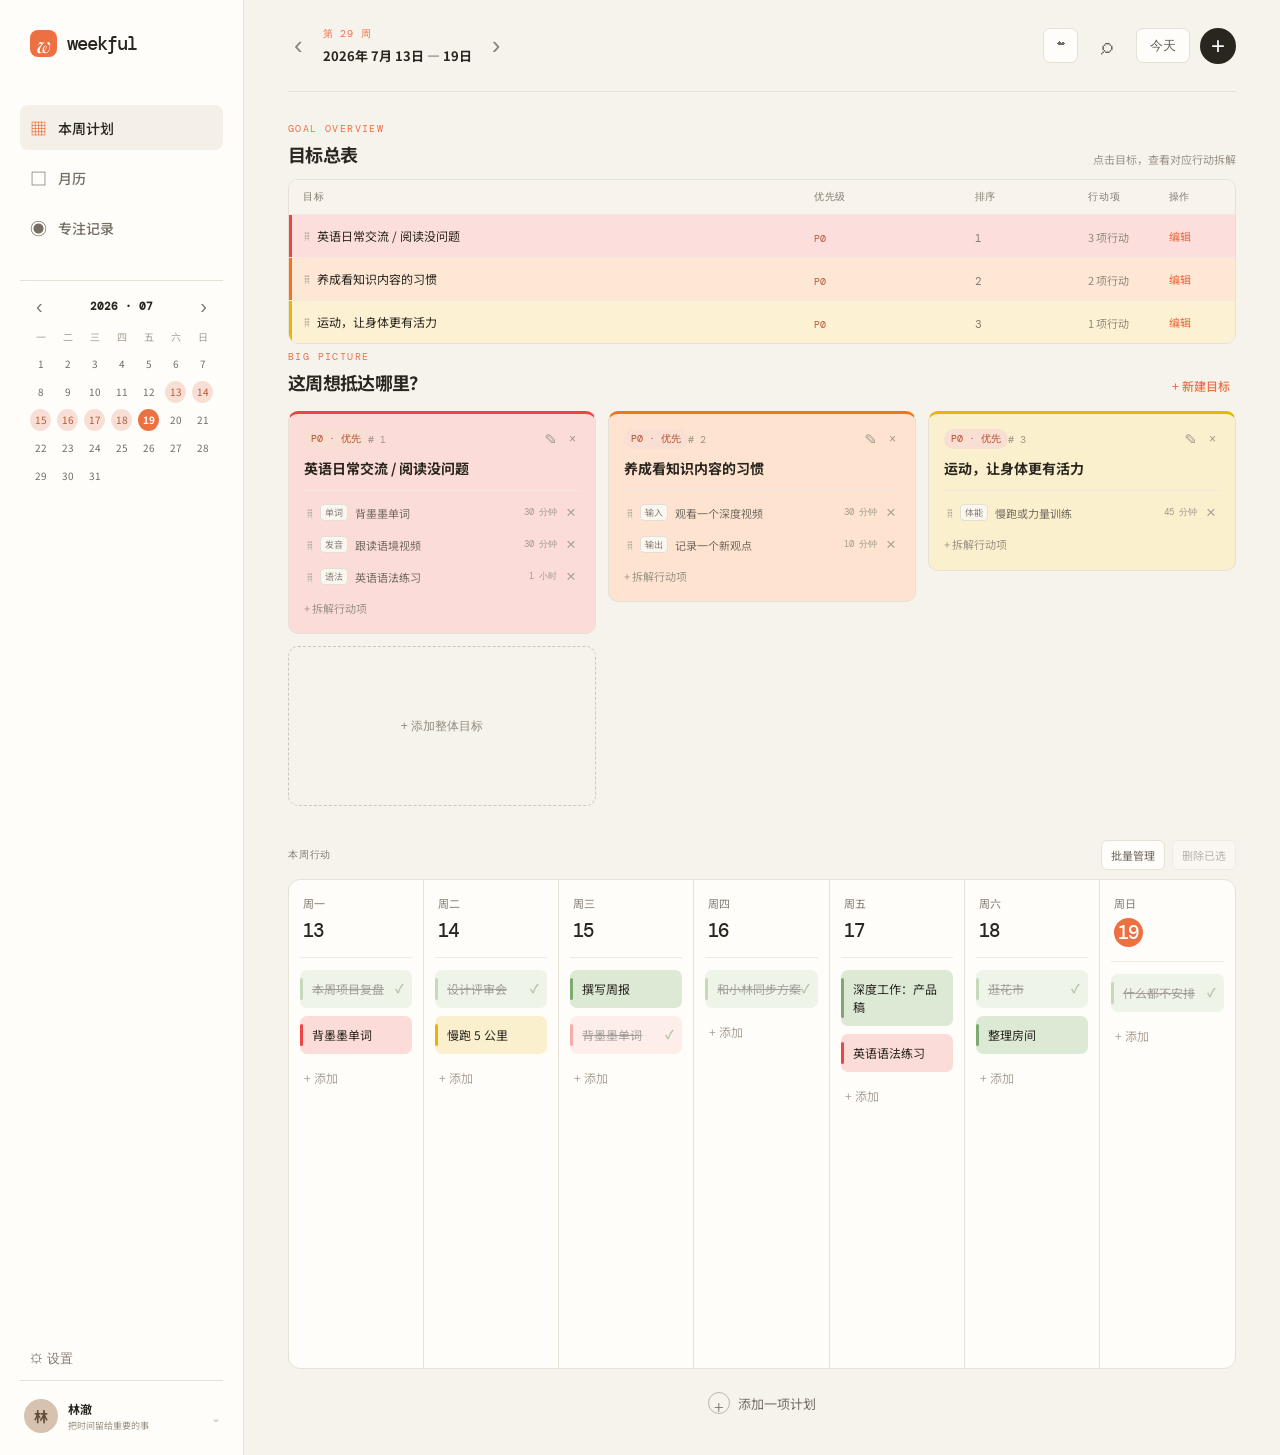
==== commit 5f10fe14: "weekly-planner" ====
--- a/weekly-planner.html
+++ b/weekly-planner.html
@@ -22,6 +22,7 @@
 .goal-card.drop-before{box-shadow:0 -4px 0 var(--goal-color,#ed7042)}.goal-card.drop-after{box-shadow:0 4px 0 var(--goal-color,#ed7042)}.goal-table tr.drop-before{box-shadow:inset 3px 0 0 var(--goal-color,transparent),inset 0 4px 0 var(--goal-color,#ed7042)!important}.goal-table tr.drop-after{box-shadow:inset 3px 0 0 var(--goal-color,transparent),inset 0 -4px 0 var(--goal-color,#ed7042)!important}
 .task.goal-linked{background:color-mix(in srgb,var(--task-color,#ed7042) 18%,#fffdf9)}.task.goal-linked::before{background:var(--task-color,#ed7042)}
 .cloud-btn{height:35px;width:35px;border:1px solid var(--line);border-radius:7px;background:#fffdf9;color:#716a61;font-size:16px;cursor:pointer;position:relative}.cloud-btn.connected::after{content:'';position:absolute;right:5px;top:5px;width:6px;height:6px;background:#60a554;border:1px solid white;border-radius:50%}.cloud-form{padding:31px;position:relative}.cloud-form h2{font-size:24px;margin:0 0 10px;letter-spacing:-1px}.cloud-intro{color:#756d62;font-size:12px;line-height:1.7;margin:0 0 18px}.cloud-help{font-size:10px;line-height:1.6;color:#938b7f;margin:8px 0 0}.cloud-help code{background:#f4efe7;padding:1px 4px;border-radius:3px}.cloud-state{display:flex;gap:10px;align-items:center;padding:12px;background:#f7f3ec;border-radius:8px}.cloud-state i{width:10px;height:10px;border-radius:50%;background:#61a658}.cloud-state b,.cloud-state small{display:block}.cloud-state b{font-size:12px}.cloud-state small{font-size:10px;color:#938b7f;margin-top:3px}.cloud-actions{display:grid;grid-template-columns:1fr 1fr;gap:8px;margin-top:14px}.cloud-actions button{border:1px solid var(--line);background:#fffdf9;border-radius:7px;padding:9px;color:#645d55;font:12px 'Noto Sans SC';cursor:pointer}.cloud-actions button:nth-child(2){background:var(--ink);border-color:var(--ink);color:#fff}.cloud-actions button:nth-child(3){grid-column:1/-1;border-color:#e8c2b4;color:#b45b3b}.cloud-status{min-height:18px;color:#766e64;font-size:11px;margin:11px 0 0}.cloud-status.error{color:#c25532}.cloud-status.success{color:#51894a}
+.goal-color-field{margin:14px 0;color:#5e584f;font-size:12px;font-weight:600}.goal-palette{display:grid;grid-template-columns:repeat(10,1fr);gap:7px;margin-top:8px}.goal-palette button{aspect-ratio:1;border:2px solid transparent;border-radius:6px;background:var(--swatch);cursor:pointer;transition:transform .12s,border-color .12s}.goal-palette button:hover{transform:scale(1.12)}.goal-palette button.selected{border-color:var(--ink);box-shadow:0 0 0 2px #fffdf9,0 0 0 3px var(--ink)}.color-more{display:flex;align-items:center;gap:8px;margin:12px 0 0;color:#817a70;font-size:11px}.color-more input[type="color"]{margin:0;width:30px;height:24px;padding:2px;border-radius:5px}
 
     </style>
   </head>
@@ -80,7 +81,7 @@
       <form method="dialog" id="goalForm"><button class="close" type="button" data-close="goalDialog" aria-label="关闭">×</button><p class="eyebrow">WEEKLY DIRECTION</p><h2>写下整体目标</h2>
         <label>目标<input id="goalName" required maxlength="40" placeholder="例如：英语日常交流更自如" /></label>
         <div class="form-row"><label>优先级<select id="goalPriority"><option value="P0">P0 · 最重要</option><option value="P1">P1 · 重要</option><option value="P2">P2 · 可以做</option></select></label><label>排序<input id="goalRank" type="number" min="1" max="99" value="1" /></label></div>
-        <label class="goal-color-field">标记颜色<input id="goalColor" type="color" value="#ed7042" /></label>
+        <div class="goal-color-field"><span>标记颜色</span><div class="goal-palette" id="goalPalette"><button type="button" data-color="#ef4444" style="--swatch:#ef4444" title="红色"></button><button type="button" data-color="#f97316" style="--swatch:#f97316" title="橙色"></button><button type="button" data-color="#eab308" style="--swatch:#eab308" title="黄色"></button><button type="button" data-color="#22a06b" style="--swatch:#22a06b" title="绿色"></button><button type="button" data-color="#1598d4" style="--swatch:#1598d4" title="蓝色"></button><button type="button" data-color="#3b6fd8" style="--swatch:#3b6fd8" title="深蓝"></button><button type="button" data-color="#8b3fd1" style="--swatch:#8b3fd1" title="紫色"></button><button type="button" data-color="#d65b91" style="--swatch:#d65b91" title="粉色"></button><button type="button" data-color="#65758b" style="--swatch:#65758b" title="灰蓝"></button><button type="button" data-color="#795548" style="--swatch:#795548" title="棕色"></button></div><label class="color-more">更多颜色<input id="goalColor" type="color" value="#ed7042" /></label></div>
         <button class="save-btn" value="default">创建目标</button>
       </form>
     </dialog>
@@ -116,7 +117,7 @@
   [{time:'10:00',text:'逛花市',type:'life',done:true},{time:'16:00',text:'整理房间',type:'life'}],
   [{time:'',text:'什么都不安排',type:'focus',done:true}]
 ];
-const categories=['work','life','focus'];const goalColors=['#ed7042','#6e99a6','#7eaa70','#b887d7','#d4a654','#ca7b90'];
+const categories=['work','life','focus'];const goalColors=['#ef4444','#f97316','#eab308','#22a06b','#1598d4','#3b6fd8','#8b3fd1','#d65b91','#65758b','#795548'];
 function restoreState(){try{const saved=JSON.parse(localStorage.getItem('weekful-planner-data'));if(!saved)return;if(Array.isArray(saved.goals))goals.splice(0,goals.length,...saved.goals);if(Array.isArray(saved.tasks))tasks.splice(0,tasks.length,...saved.tasks);if(Array.isArray(saved.categories))saved.categories.forEach(category=>{if(!categories.includes(category))categories.push(category)})}catch(error){console.warn('无法读取已保存的计划',error)}}
 function saveState(){try{localStorage.setItem('weekful-planner-data',JSON.stringify({goals,tasks,categories}));scheduleCloudSync()}catch(error){console.warn('无法保存计划',error)}}
 restoreState();goals.forEach((goal,index)=>{if(!goal.color)goal.color=goalColors[index%goalColors.length]});let nextTaskId=1;tasks.flat().forEach(task=>{if(!task.id)task.id=nextTaskId++;else nextTaskId=Math.max(nextTaskId,task.id+1)});
@@ -157,8 +158,10 @@
 $('#repeatType').onchange=e=>$('.weekday-picker').classList.toggle('show',e.target.value==='custom');
 $('#taskAction').onchange=e=>{if(e.target.value)$('#taskName').value=e.target.value};
 $('#taskForm').addEventListener('submit',e=>{if(e.submitter?.value==='cancel')return;e.preventDefault();const text=$('#taskName').value.trim();if(!text)return;const start=+$('#taskDay').value;const repeat=$('#repeatType').value;let days=repeat==='daily'?[0,1,2,3,4,5,6]:repeat==='alternate'?[start,...[1,2,3].map(n=>start+n*2).filter(n=>n<7)]:repeat==='custom'?[...document.querySelectorAll('#weekdayChoices input:checked')].map(x=>+x.value):[start];if(!days.length)days=[start];days.forEach(day=>tasks[day].push({id:nextTaskId++,text,goal:+$('#taskGoal').value||undefined}));$('#taskName').value='';taskDialog.close();renderWeek()});
-function openGoal(id){editingGoal=id?goals.find(g=>g.id===id):null;$('#goalName').value=editingGoal?.title||'';$('#goalPriority').value=editingGoal?.priority||'P0';$('#goalRank').value=editingGoal?.rank||goals.length+1;$('#goalColor').value=editingGoal?.color||goalColors[goals.length%goalColors.length];goalDialog.showModal();setTimeout(()=>$('#goalName').focus(),50)}
+function setGoalColor(color){$('#goalColor').value=color;document.querySelectorAll('#goalPalette button').forEach(button=>button.classList.toggle('selected',button.dataset.color.toLowerCase()===color.toLowerCase()))}
+function openGoal(id){editingGoal=id?goals.find(g=>g.id===id):null;$('#goalName').value=editingGoal?.title||'';$('#goalPriority').value=editingGoal?.priority||'P0';$('#goalRank').value=editingGoal?.rank||goals.length+1;setGoalColor(editingGoal?.color||goalColors[goals.length%goalColors.length]);goalDialog.showModal();setTimeout(()=>$('#goalName').focus(),50)}
 $('#goalForm').addEventListener('submit',e=>{if(e.submitter?.value==='cancel')return;e.preventDefault();const title=$('#goalName').value.trim();if(!title)return;const data={title,priority:$('#goalPriority').value,rank:+$('#goalRank').value,color:$('#goalColor').value};if(editingGoal)Object.assign(editingGoal,data);else goals.push({id:Date.now(),...data,actions:[]});goals.sort((a,b)=>a.rank-b.rank);goalDialog.close();renderGoals();fillGoalOptions()});
+document.querySelectorAll('#goalPalette button').forEach(button=>button.onclick=()=>setGoalColor(button.dataset.color));$('#goalColor').oninput=e=>setGoalColor(e.target.value);
 function updateBatchControls(){$('#toggleBatch').classList.toggle('active',batchMode);$('#toggleBatch').textContent=batchMode?'完成管理':'批量管理';$('#batchDelete').disabled=selectedTaskIds.size===0}
 $('#toggleBatch').onclick=()=>{batchMode=!batchMode;if(!batchMode)selectedTaskIds.clear();renderWeek()};
 $('#batchDelete').onclick=()=>{if(!selectedTaskIds.size)return;tasks.forEach((items,i)=>tasks[i]=items.filter(task=>!selectedTaskIds.has(task.id)));selectedTaskIds.clear();renderWeek()};
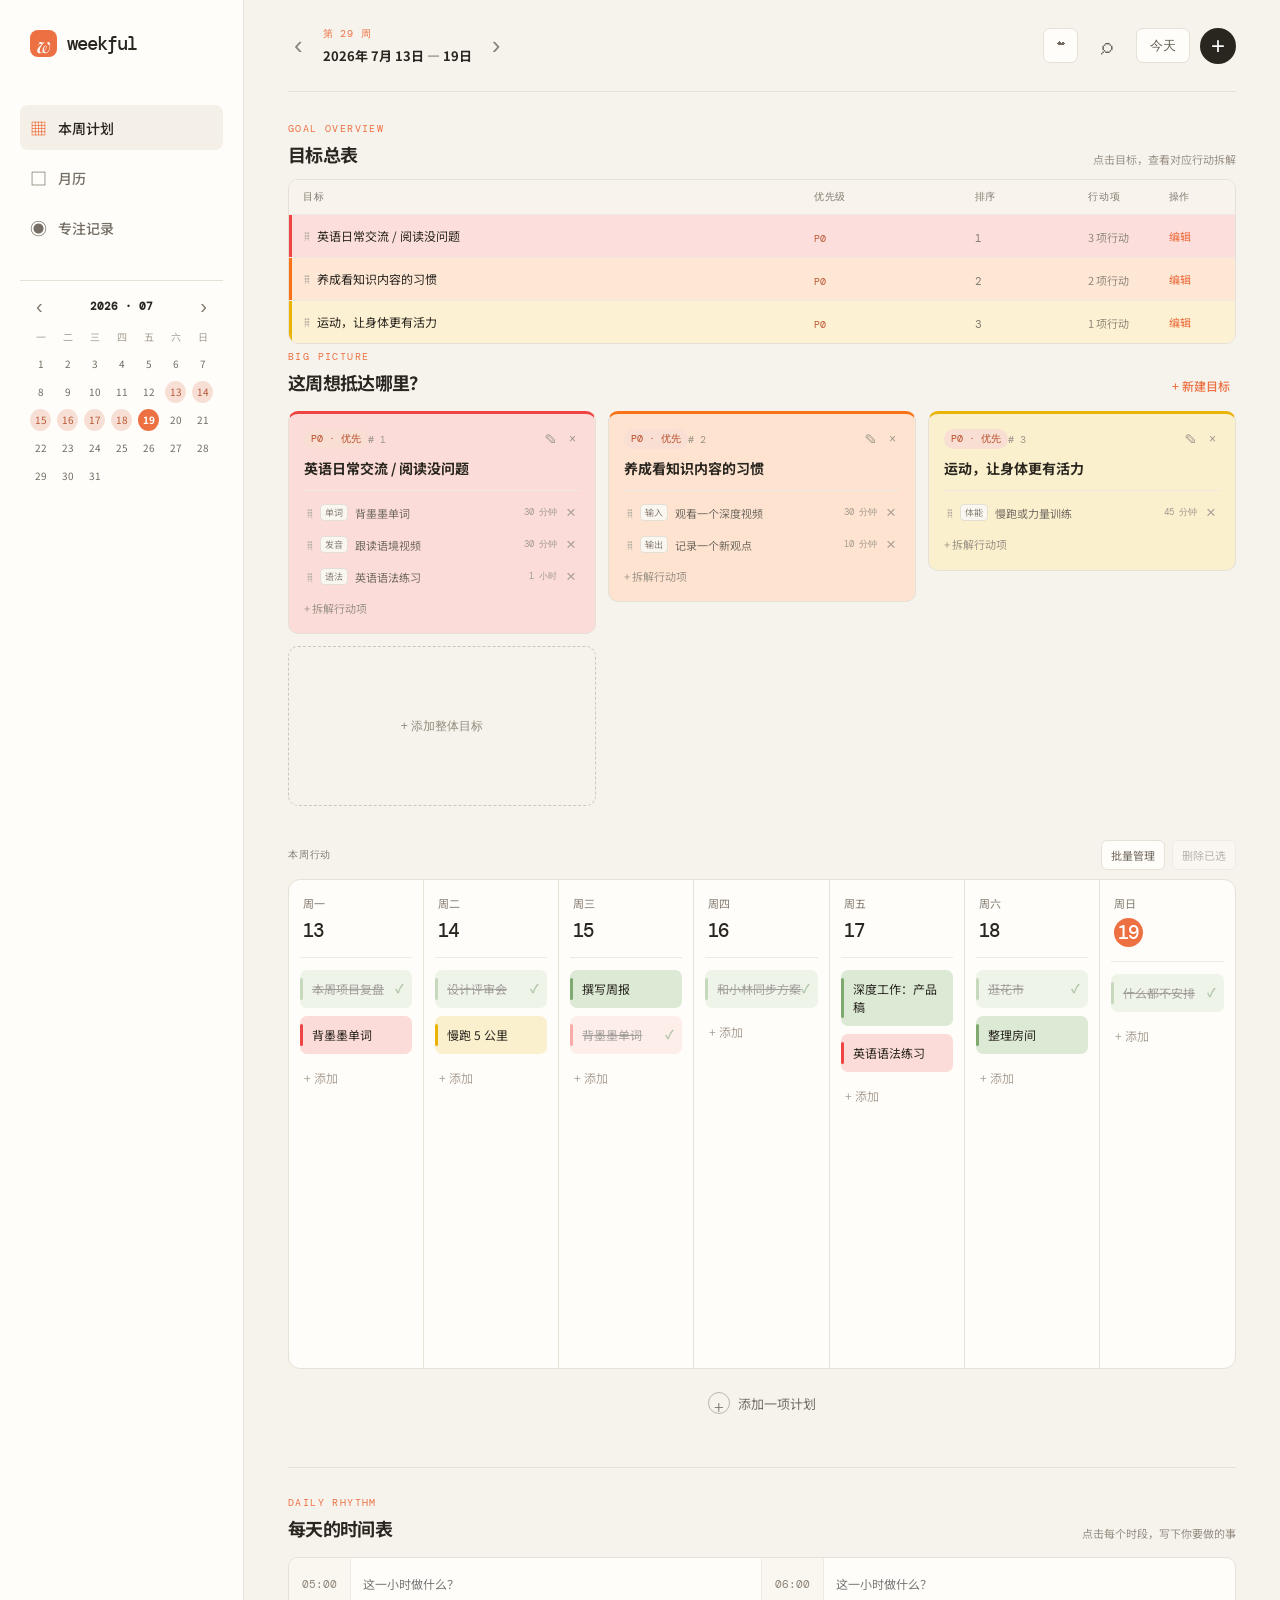
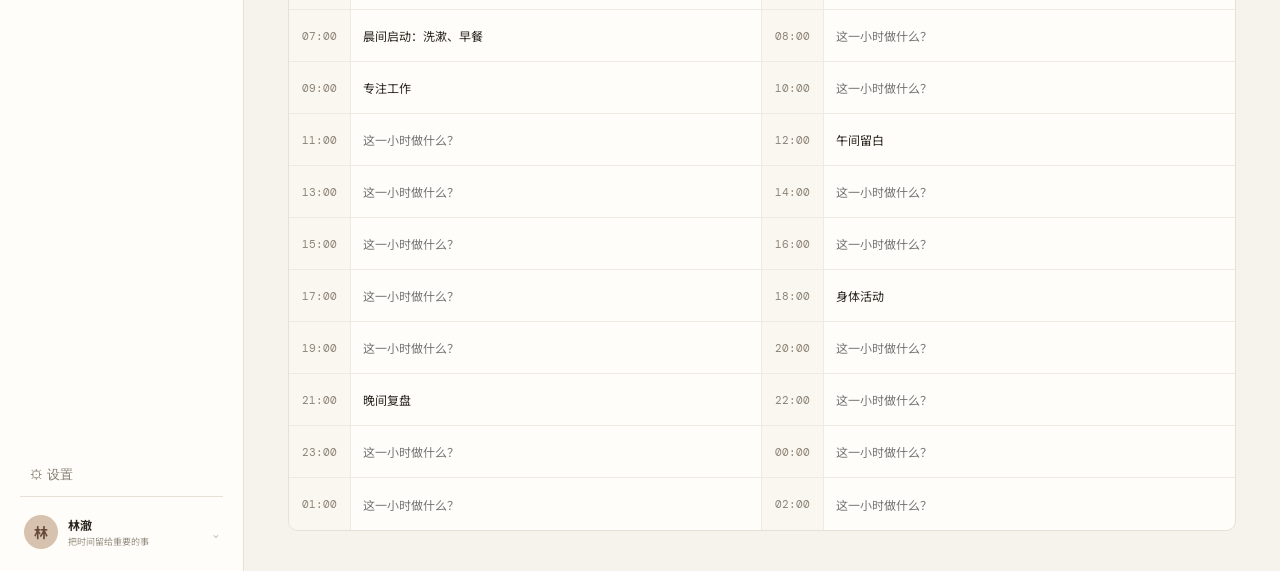
==== commit 7b0a014f: "Update weekly planner schedule" ====
--- a/weekly-planner.html
+++ b/weekly-planner.html
@@ -23,6 +23,8 @@
 .task.goal-linked{background:color-mix(in srgb,var(--task-color,#ed7042) 18%,#fffdf9)}.task.goal-linked::before{background:var(--task-color,#ed7042)}
 .cloud-btn{height:35px;width:35px;border:1px solid var(--line);border-radius:7px;background:#fffdf9;color:#716a61;font-size:16px;cursor:pointer;position:relative}.cloud-btn.connected::after{content:'';position:absolute;right:5px;top:5px;width:6px;height:6px;background:#60a554;border:1px solid white;border-radius:50%}.cloud-form{padding:31px;position:relative}.cloud-form h2{font-size:24px;margin:0 0 10px;letter-spacing:-1px}.cloud-intro{color:#756d62;font-size:12px;line-height:1.7;margin:0 0 18px}.cloud-help{font-size:10px;line-height:1.6;color:#938b7f;margin:8px 0 0}.cloud-help code{background:#f4efe7;padding:1px 4px;border-radius:3px}.cloud-state{display:flex;gap:10px;align-items:center;padding:12px;background:#f7f3ec;border-radius:8px}.cloud-state i{width:10px;height:10px;border-radius:50%;background:#61a658}.cloud-state b,.cloud-state small{display:block}.cloud-state b{font-size:12px}.cloud-state small{font-size:10px;color:#938b7f;margin-top:3px}.cloud-actions{display:grid;grid-template-columns:1fr 1fr;gap:8px;margin-top:14px}.cloud-actions button{border:1px solid var(--line);background:#fffdf9;border-radius:7px;padding:9px;color:#645d55;font:12px 'Noto Sans SC';cursor:pointer}.cloud-actions button:nth-child(2){background:var(--ink);border-color:var(--ink);color:#fff}.cloud-actions button:nth-child(3){grid-column:1/-1;border-color:#e8c2b4;color:#b45b3b}.cloud-status{min-height:18px;color:#766e64;font-size:11px;margin:11px 0 0}.cloud-status.error{color:#c25532}.cloud-status.success{color:#51894a}
 .goal-color-field{margin:14px 0;color:#5e584f;font-size:12px;font-weight:600}.goal-palette{display:grid;grid-template-columns:repeat(10,1fr);gap:7px;margin-top:8px}.goal-palette button{aspect-ratio:1;border:2px solid transparent;border-radius:6px;background:var(--swatch);cursor:pointer;transition:transform .12s,border-color .12s}.goal-palette button:hover{transform:scale(1.12)}.goal-palette button.selected{border-color:var(--ink);box-shadow:0 0 0 2px #fffdf9,0 0 0 3px var(--ink)}.color-more{display:flex;align-items:center;gap:8px;margin:12px 0 0;color:#817a70;font-size:11px}.color-more input[type="color"]{margin:0;width:30px;height:24px;padding:2px;border-radius:5px}
+.daily-schedule{margin-top:52px;padding-top:28px;border-top:1px solid var(--line)}.schedule-hint{font-size:11px;color:#958d81}.daily-timeline{display:grid;grid-template-columns:repeat(5,1fr);gap:10px}.routine-slot{position:relative;min-height:116px;padding:14px;border:1px solid var(--line);border-top:3px solid var(--routine-color,#ed7042);border-radius:9px;background:color-mix(in srgb,var(--routine-color,#ed7042) 12%,#fffdf9)}.routine-slot time{display:block;font:11px 'DM Mono';color:var(--routine-color,#ed7042);margin-bottom:16px}.routine-slot h3{font-size:13px;margin:0 0 5px;letter-spacing:-.3px}.routine-slot p{font-size:10px;line-height:1.55;color:#7e766b;margin:0}@media(max-width:900px){.daily-timeline{overflow-x:auto;grid-template-columns:repeat(5,160px)}}@media(max-width:520px){.schedule-hint{display:none}}
+.daily-timeline{display:block;border:1px solid var(--line);border-radius:10px;overflow:hidden;background:#fffdf9}.time-grid{display:grid;grid-template-columns:repeat(2,minmax(0,1fr))}.time-row{display:grid;grid-template-columns:62px 1fr;align-items:center;min-height:52px;margin:0;padding:0;border:0;border-bottom:1px solid #eee9e1;border-right:1px solid #eee9e1}.time-row:nth-child(2n){border-right:0}.time-row:nth-last-child(-n+2){border-bottom:0}.time-row time{align-self:stretch;display:flex;align-items:center;justify-content:center;color:#8c8376;background:#faf7f1;border-right:1px solid #eee9e1;font:11px 'DM Mono'}.time-row input{width:100%;height:100%;margin:0;border:0;border-radius:0;background:transparent;padding:10px 12px;font:12px 'Noto Sans SC';outline:none}.time-row input:focus{background:#fff4ed;box-shadow:inset 0 0 0 2px var(--orange)}@media(max-width:700px){.time-grid{grid-template-columns:1fr}.time-row,.time-row:nth-child(2n){border-right:0}.time-row:nth-last-child(-n+2){border-bottom:1px solid #eee9e1}.time-row:last-child{border-bottom:0}}
 
     </style>
   </head>
@@ -62,6 +64,10 @@
         <div class="week-tools"><span>本周行动</span><div><button class="batch-toggle" id="toggleBatch">批量管理</button><button class="batch-delete" id="batchDelete" disabled>删除已选</button></div></div>
         <section class="week-grid" id="weekGrid" aria-label="本周计划"></section>
         <button class="floating-add" id="openModalBottom"><span>+</span> 添加一项计划</button>
+        <section class="daily-schedule" aria-label="每日时间表">
+          <div class="section-heading"><div><p class="eyebrow">DAILY RHYTHM</p><h2>每天的时间表</h2></div><span class="schedule-hint">点击每个时段，写下你要做的事</span></div>
+          <div class="daily-timeline" id="dailyTimeline"></div>
+        </section>
       </section>
     </main>
 
@@ -117,9 +123,10 @@
   [{time:'10:00',text:'逛花市',type:'life',done:true},{time:'16:00',text:'整理房间',type:'life'}],
   [{time:'',text:'什么都不安排',type:'focus',done:true}]
 ];
+const dailyRoutine={'07':'晨间启动：洗漱、早餐','09':'专注工作','12':'午间留白','18':'身体活动','21':'晚间复盘'};
 const categories=['work','life','focus'];const goalColors=['#ef4444','#f97316','#eab308','#22a06b','#1598d4','#3b6fd8','#8b3fd1','#d65b91','#65758b','#795548'];
-function restoreState(){try{const saved=JSON.parse(localStorage.getItem('weekful-planner-data'));if(!saved)return;if(Array.isArray(saved.goals))goals.splice(0,goals.length,...saved.goals);if(Array.isArray(saved.tasks))tasks.splice(0,tasks.length,...saved.tasks);if(Array.isArray(saved.categories))saved.categories.forEach(category=>{if(!categories.includes(category))categories.push(category)})}catch(error){console.warn('无法读取已保存的计划',error)}}
-function saveState(){try{localStorage.setItem('weekful-planner-data',JSON.stringify({goals,tasks,categories}));scheduleCloudSync()}catch(error){console.warn('无法保存计划',error)}}
+function restoreState(){try{const saved=JSON.parse(localStorage.getItem('weekful-planner-data'));if(!saved)return;if(Array.isArray(saved.goals))goals.splice(0,goals.length,...saved.goals);if(Array.isArray(saved.tasks))tasks.splice(0,tasks.length,...saved.tasks);if(saved.dailyRoutine&&typeof saved.dailyRoutine==='object')Object.assign(dailyRoutine,saved.dailyRoutine);if(Array.isArray(saved.categories))saved.categories.forEach(category=>{if(!categories.includes(category))categories.push(category)})}catch(error){console.warn('无法读取已保存的计划',error)}}
+function saveState(){try{localStorage.setItem('weekful-planner-data',JSON.stringify({goals,tasks,dailyRoutine,categories}));scheduleCloudSync()}catch(error){console.warn('无法保存计划',error)}}
 restoreState();goals.forEach((goal,index)=>{if(!goal.color)goal.color=goalColors[index%goalColors.length]});let nextTaskId=1;tasks.flat().forEach(task=>{if(!task.id)task.id=nextTaskId++;else nextTaskId=Math.max(nextTaskId,task.id+1)});
 const $=s=>document.querySelector(s); const grid=$('#weekGrid'); const taskDialog=$('#taskDialog'); const goalDialog=$('#goalDialog'); const actionDialog=$('#actionDialog'); const cloudDialog=$('#cloudDialog'); let chosenDay=0; let editingAction=null; let editingGoal=null; let batchMode=false; const selectedTaskIds=new Set();
 function clearGoalDropHints(){document.querySelectorAll('.goal-card.drop-before,.goal-card.drop-after,.goal-table tr.drop-before,.goal-table tr.drop-after').forEach(item=>item.classList.remove('drop-before','drop-after'))}
@@ -145,6 +152,7 @@
   saveState();
   grid.innerHTML='';grid.classList.toggle('batch-mode',batchMode);tasks.forEach((items,i)=>{const col=document.createElement('article');col.className='day-column '+(i===6?'today-col':'');col.innerHTML=`<div class="day-head"><span class="dow">${labels[i]}</span><strong>${numbers[i]}</strong></div>`;items.forEach(task=>{const el=document.createElement('div');const linkedGoal=goals.find(goal=>goal.id===task.goal);el.className=`task ${linkedGoal?'goal-linked':'focus'}${task.done?' done':''}`;if(linkedGoal)el.style.setProperty('--task-color',linkedGoal.color);el.innerHTML=`<input class="task-select" type="checkbox" ${selectedTaskIds.has(task.id)?'checked':''} aria-label="选择 ${task.text}"><span>${task.text}</span>`;el.onclick=()=>{if(!batchMode){task.done=!task.done;renderWeek();updateProgress()}};el.querySelector('.task-select').onclick=e=>e.stopPropagation();el.querySelector('.task-select').onchange=e=>{e.target.checked?selectedTaskIds.add(task.id):selectedTaskIds.delete(task.id);updateBatchControls()};col.append(el)});const add=document.createElement('button');add.className='add-inline';add.textContent='+ 添加';add.onclick=()=>openTask(i);col.append(add);grid.append(col)});updateProgress();updateBatchControls()
 }
+function renderDailyTimeline(){const timeline=$('#dailyTimeline');const hours=[...Array.from({length:19},(_,index)=>index+5),0,1,2].map(hour=>String(hour).padStart(2,'0'));timeline.innerHTML=`<div class="time-grid">${hours.map(hour=>`<label class="time-row"><time>${hour}:00</time><input data-hour="${hour}" value="${dailyRoutine[hour]||''}" placeholder="这一小时做什么？" /></label>`).join('')}</div>`;timeline.querySelectorAll('input').forEach(input=>input.onchange=()=>{dailyRoutine[input.dataset.hour]=input.value;saveState()})}
 function updateProgress(){const text=$('#progressText');if(!text)return;const all=tasks.flat();const done=all.filter(x=>x.done).length;text.textContent=`${done} / ${all.length}`;$('#progressBar').style.width=`${all.length?done/all.length*100:0}%`;$('.progress-card p').textContent=done===all.length?'这一周的计划都完成了，真棒。':done>=all.length/2?'已经完成一半，保持这个节奏。':'从最小的一件开始，也很好。'}
 function fillGoalOptions(selected){const select=$('#taskGoal');select.innerHTML='<option value="">不关联目标</option>'+goals.map(g=>`<option value="${g.id}">${g.priority} · ${g.title}</option>`).join('');if(selected)select.value=selected; fillActionOptions()}
 function fillActionOptions(){const goal=goals.find(g=>g.id===+$('#taskGoal').value);$('#taskAction').innerHTML='<option value="">自由安排</option>'+(goal?goal.actions.map(a=>`<option>${a.name}</option>`).join(''):'')}
@@ -169,19 +177,19 @@
 $('#actionForm').addEventListener('submit',e=>{e.preventDefault();const action={name:$('#actionName').value.trim(),dimension:$('#actionDimension').value.trim(),duration:$('#actionDuration').value.trim()||'待估时'};if(!action.name)return;const goal=goals.find(g=>g.id===editingAction.goalId);if(Number.isInteger(editingAction.actionIndex))goal.actions[editingAction.actionIndex]=action;else goal.actions.push(action);actionDialog.close();renderGoals();fillGoalOptions(goal.id)});
 let cloudUser=localStorage.getItem('weekful-cloud-user')||'';let cloudToken=localStorage.getItem('weekful-cloud-token')||'';let cloudGist=localStorage.getItem('weekful-cloud-gist')||'';let cloudTimer=null;const GIST_FILE='weekful-planner-data.json';
 function cloudHeaders(){return {'Authorization':`Bearer ${cloudToken}`,'Accept':'application/vnd.github+json','Content-Type':'application/json'}}
-function cloudPayload(){return {goals,tasks,categories,updatedAt:new Date().toISOString()}}
+function cloudPayload(){return {goals,tasks,dailyRoutine,categories,updatedAt:new Date().toISOString()}}
 function setCloudStatus(message,type=''){const status=$('#cloudStatus');status.textContent=message;status.className=`cloud-status ${type}`}
 function updateCloudUI(){const connected=!!(cloudToken&&cloudGist);$('#cloudSetup').hidden=connected;$('#cloudConnected').hidden=!connected;$('#openCloudDialog').classList.toggle('connected',connected);if(connected){$('#cloudAccount').textContent=`${cloudUser} · 已连接 GitHub Gist`;$('#cloudLastSync').textContent=localStorage.getItem('weekful-last-sync')||'准备同步'}}
 async function findOrCreateCloudGist(){const response=await fetch('https://api.github.com/gists?per_page=100',{headers:cloudHeaders()});if(!response.ok)throw new Error(`无法读取 Gist（${response.status}）`);const list=await response.json();const existing=list.find(gist=>gist.files&&gist.files[GIST_FILE]);if(existing)return existing.id;const created=await fetch('https://api.github.com/gists',{method:'POST',headers:cloudHeaders(),body:JSON.stringify({description:'Weekful 周计划表数据',public:false,files:{[GIST_FILE]:{content:JSON.stringify(cloudPayload())}}})});if(!created.ok)throw new Error(`无法创建 Gist（${created.status}）`);return (await created.json()).id}
-function applyCloudPayload(data){if(!data)return;if(Array.isArray(data.goals))goals.splice(0,goals.length,...data.goals);if(Array.isArray(data.tasks))tasks.splice(0,tasks.length,...data.tasks);if(Array.isArray(data.categories)){categories.splice(0,categories.length,...data.categories)}goals.forEach((goal,index)=>{if(!goal.color)goal.color=goalColors[index%goalColors.length]});nextTaskId=1;tasks.flat().forEach(task=>{if(!task.id)task.id=nextTaskId++;else nextTaskId=Math.max(nextTaskId,task.id+1)});localStorage.setItem('weekful-planner-data',JSON.stringify({goals,tasks,categories}))}
-async function pullCloud(manual=false){if(!cloudToken||!cloudGist)return;setCloudStatus('正在下载云端数据…');try{const response=await fetch(`https://api.github.com/gists/${cloudGist}`,{headers:cloudHeaders()});if(!response.ok)throw new Error(`下载失败（${response.status}）`);const gist=await response.json();const content=gist.files?.[GIST_FILE]?.content;if(content){applyCloudPayload(JSON.parse(content));renderGoals();renderWeek();fillGoalOptions()}const stamp=`已同步 · ${new Date().toLocaleString('zh-CN')}`;localStorage.setItem('weekful-last-sync',stamp);updateCloudUI();setCloudStatus(stamp,'success')}catch(error){setCloudStatus(error.message,'error')}}
+function applyCloudPayload(data){if(!data)return;if(Array.isArray(data.goals))goals.splice(0,goals.length,...data.goals);if(Array.isArray(data.tasks))tasks.splice(0,tasks.length,...data.tasks);if(data.dailyRoutine&&typeof data.dailyRoutine==='object')Object.assign(dailyRoutine,data.dailyRoutine);if(Array.isArray(data.categories)){categories.splice(0,categories.length,...data.categories)}goals.forEach((goal,index)=>{if(!goal.color)goal.color=goalColors[index%goalColors.length]});nextTaskId=1;tasks.flat().forEach(task=>{if(!task.id)task.id=nextTaskId++;else nextTaskId=Math.max(nextTaskId,task.id+1)});localStorage.setItem('weekful-planner-data',JSON.stringify({goals,tasks,dailyRoutine,categories}))}
+async function pullCloud(manual=false){if(!cloudToken||!cloudGist)return;setCloudStatus('正在下载云端数据…');try{const response=await fetch(`https://api.github.com/gists/${cloudGist}`,{headers:cloudHeaders()});if(!response.ok)throw new Error(`下载失败（${response.status}）`);const gist=await response.json();const content=gist.files?.[GIST_FILE]?.content;if(content){applyCloudPayload(JSON.parse(content));renderGoals();renderWeek();renderDailyTimeline();fillGoalOptions()}const stamp=`已同步 · ${new Date().toLocaleString('zh-CN')}`;localStorage.setItem('weekful-last-sync',stamp);updateCloudUI();setCloudStatus(stamp,'success')}catch(error){setCloudStatus(error.message,'error')}}
 async function pushCloud(manual=false){if(!cloudToken||!cloudGist)return;try{if(manual)setCloudStatus('正在同步…');const response=await fetch(`https://api.github.com/gists/${cloudGist}`,{method:'PATCH',headers:cloudHeaders(),body:JSON.stringify({files:{[GIST_FILE]:{content:JSON.stringify(cloudPayload())}}})});if(!response.ok)throw new Error(`同步失败（${response.status}）`);const stamp=`已同步 · ${new Date().toLocaleString('zh-CN')}`;localStorage.setItem('weekful-last-sync',stamp);updateCloudUI();if(manual)setCloudStatus(stamp,'success')}catch(error){if(manual)setCloudStatus(error.message,'error')}}
 function scheduleCloudSync(){if(!cloudToken||!cloudGist)return;clearTimeout(cloudTimer);cloudTimer=setTimeout(()=>pushCloud(),1200)}
 $('#openCloudDialog').onclick=()=>{updateCloudUI();setCloudStatus('');cloudDialog.showModal()};
 $('#connectCloud').onclick=async()=>{const user=$('#cloudUser').value.trim();const token=$('#cloudToken').value.trim();if(!user||!token){setCloudStatus('请填写 GitHub 用户名和 Token。','error');return}setCloudStatus('正在验证 GitHub 连接…');try{const verify=await fetch('https://api.github.com/user',{headers:{'Authorization':`Bearer ${token}`,'Accept':'application/vnd.github+json'}});if(!verify.ok)throw new Error('Token 无效，或尚未勾选 gist 权限。');cloudUser=user;cloudToken=token;cloudGist=await findOrCreateCloudGist();localStorage.setItem('weekful-cloud-user',cloudUser);localStorage.setItem('weekful-cloud-token',cloudToken);localStorage.setItem('weekful-cloud-gist',cloudGist);updateCloudUI();await pullCloud()}catch(error){setCloudStatus(error.message,'error')}};
 $('#pullCloud').onclick=()=>pullCloud(true);$('#pushCloud').onclick=()=>pushCloud(true);$('#disconnectCloud').onclick=()=>{cloudUser='';cloudToken='';cloudGist='';localStorage.removeItem('weekful-cloud-user');localStorage.removeItem('weekful-cloud-token');localStorage.removeItem('weekful-cloud-gist');updateCloudUI();setCloudStatus('已断开，当前本地数据不会被删除。')};
 const dates=$('#dates');for(let i=1;i<=31;i++){const d=document.createElement('span');d.textContent=i;if(i>=13&&i<=19)d.className='week';if(i===19)d.className='today';dates.append(d)}
-updateCloudUI();renderGoals();renderWeek();fillGoalOptions();if(cloudToken&&cloudGist)pullCloud();
+updateCloudUI();renderGoals();renderWeek();renderDailyTimeline();fillGoalOptions();if(cloudToken&&cloudGist)pullCloud();
 
     </script>
   </body>
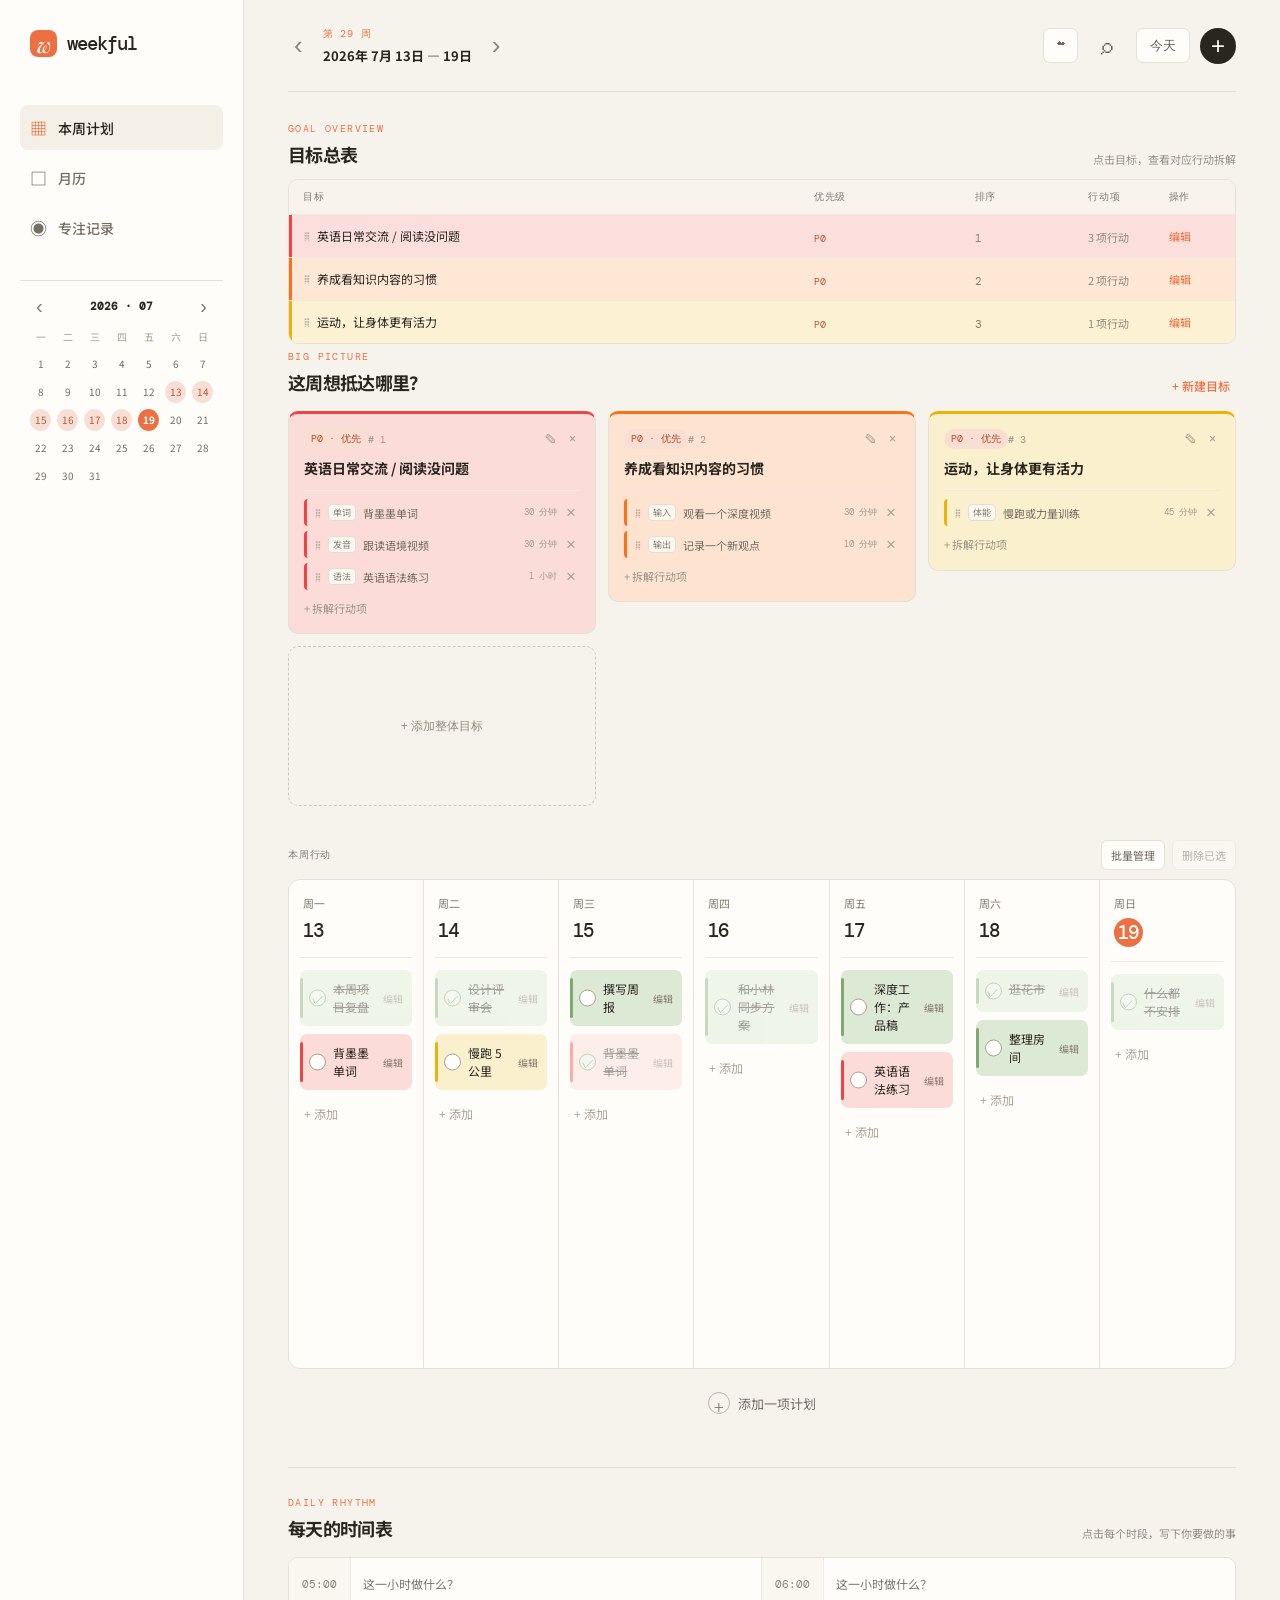
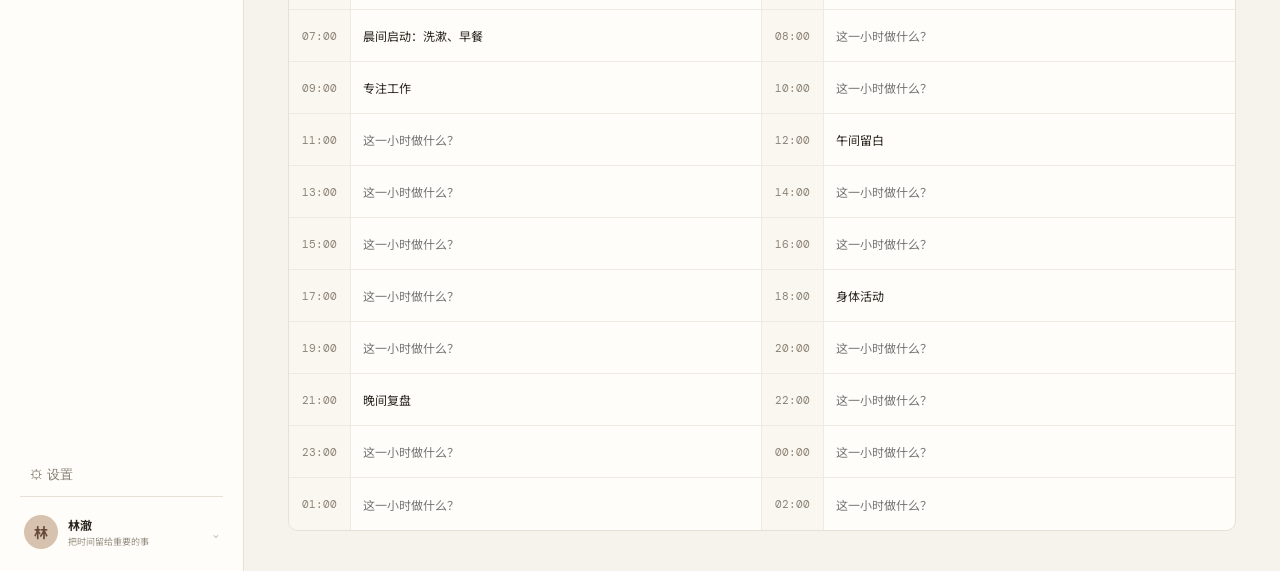
==== commit aab9bf85: "Improve weekly action editing and colors" ====
--- a/weekly-planner.html
+++ b/weekly-planner.html
@@ -25,6 +25,7 @@
 .goal-color-field{margin:14px 0;color:#5e584f;font-size:12px;font-weight:600}.goal-palette{display:grid;grid-template-columns:repeat(10,1fr);gap:7px;margin-top:8px}.goal-palette button{aspect-ratio:1;border:2px solid transparent;border-radius:6px;background:var(--swatch);cursor:pointer;transition:transform .12s,border-color .12s}.goal-palette button:hover{transform:scale(1.12)}.goal-palette button.selected{border-color:var(--ink);box-shadow:0 0 0 2px #fffdf9,0 0 0 3px var(--ink)}.color-more{display:flex;align-items:center;gap:8px;margin:12px 0 0;color:#817a70;font-size:11px}.color-more input[type="color"]{margin:0;width:30px;height:24px;padding:2px;border-radius:5px}
 .daily-schedule{margin-top:52px;padding-top:28px;border-top:1px solid var(--line)}.schedule-hint{font-size:11px;color:#958d81}.daily-timeline{display:grid;grid-template-columns:repeat(5,1fr);gap:10px}.routine-slot{position:relative;min-height:116px;padding:14px;border:1px solid var(--line);border-top:3px solid var(--routine-color,#ed7042);border-radius:9px;background:color-mix(in srgb,var(--routine-color,#ed7042) 12%,#fffdf9)}.routine-slot time{display:block;font:11px 'DM Mono';color:var(--routine-color,#ed7042);margin-bottom:16px}.routine-slot h3{font-size:13px;margin:0 0 5px;letter-spacing:-.3px}.routine-slot p{font-size:10px;line-height:1.55;color:#7e766b;margin:0}@media(max-width:900px){.daily-timeline{overflow-x:auto;grid-template-columns:repeat(5,160px)}}@media(max-width:520px){.schedule-hint{display:none}}
 .daily-timeline{display:block;border:1px solid var(--line);border-radius:10px;overflow:hidden;background:#fffdf9}.time-grid{display:grid;grid-template-columns:repeat(2,minmax(0,1fr))}.time-row{display:grid;grid-template-columns:62px 1fr;align-items:center;min-height:52px;margin:0;padding:0;border:0;border-bottom:1px solid #eee9e1;border-right:1px solid #eee9e1}.time-row:nth-child(2n){border-right:0}.time-row:nth-last-child(-n+2){border-bottom:0}.time-row time{align-self:stretch;display:flex;align-items:center;justify-content:center;color:#8c8376;background:#faf7f1;border-right:1px solid #eee9e1;font:11px 'DM Mono'}.time-row input{width:100%;height:100%;margin:0;border:0;border-radius:0;background:transparent;padding:10px 12px;font:12px 'Noto Sans SC';outline:none}.time-row input:focus{background:#fff4ed;box-shadow:inset 0 0 0 2px var(--orange)}@media(max-width:700px){.time-grid{grid-template-columns:1fr}.time-row,.time-row:nth-child(2n){border-right:0}.time-row:nth-last-child(-n+2){border-bottom:1px solid #eee9e1}.time-row:last-child{border-bottom:0}}
+.task{min-height:42px;padding:10px 42px 10px 33px}.task.done::after{display:none}.task-done-toggle{position:absolute;left:9px;top:50%;transform:translateY(-50%);width:17px;height:17px;padding:0;border:1px solid #a89f92;border-radius:50%;background:#fffdf9;color:#497a43;font-size:12px;line-height:14px;cursor:pointer}.task.done .task-done-toggle{background:#e7f0e3;border-color:#6f9b69}.task-edit{position:absolute;right:7px;top:50%;transform:translateY(-50%);border:0;background:transparent;color:#8a8175;padding:4px 2px;font:10px 'Noto Sans SC';cursor:pointer}.task-edit:hover{color:var(--orange);text-decoration:underline}.task-content{display:block;overflow-wrap:anywhere}.edit-task-hint{margin:0 0 8px;padding:8px 10px;border-radius:7px;background:#fff1ea;color:#a65234;font-size:11px;line-height:1.55}.action-color-field{margin:14px 0;color:#5e584f;font-size:12px;font-weight:600}.action-palette{display:flex;flex-wrap:wrap;gap:7px;margin-top:8px}.action-palette button{width:25px;height:25px;border:2px solid transparent;border-radius:50%;background:var(--swatch);cursor:pointer}.action-palette button.selected{border-color:var(--ink);box-shadow:0 0 0 2px #fffdf9,0 0 0 3px var(--ink)}.goal-card .action-dot{background:var(--action-color,var(--goal-color,#9bb6bc))}.action-row{border-left:3px solid var(--action-color,var(--goal-color,#9bb6bc));padding-left:5px!important}
 
     </style>
   </head>
@@ -74,13 +75,14 @@
     <dialog id="taskDialog">
       <form method="dialog" id="taskForm">
         <button class="close" type="button" data-close="taskDialog" aria-label="关闭">×</button>
-        <p class="eyebrow">SCHEDULE ACTION</p><h2>安排行动项</h2>
+        <p class="eyebrow">SCHEDULE ACTION</p><h2 id="taskDialogTitle">安排行动项</h2>
+        <div class="form-row"><label>关联目标<select id="taskGoal"></select></label><label>行动项<select id="taskAction"></select></label></div>
         <label>计划内容<input id="taskName" required placeholder="例如：整理项目素材" maxlength="40" /></label>
-        <div class="form-row"><label>关联目标<select id="taskGoal"></select></label><label>行动项<select id="taskAction"></select></label></div>
-        <label>日期<select id="taskDay"></select></label>
+        <p class="edit-task-hint" id="editTaskHint" hidden>保存后，本周中相同的行动项将一并更新。</p>
+        <label>开始日期<select id="taskDay"></select></label>
         <label>重复安排<select id="repeatType"><option value="once">仅这一天</option><option value="daily">每天</option><option value="alternate">隔一天</option><option value="custom">自选星期</option></select></label>
         <div class="weekday-picker" id="weekdayPicker"><span>选择日期</span><div id="weekdayChoices"></div></div>
-        <button class="save-btn" value="default">加入本周计划</button>
+        <button class="save-btn" id="taskSaveButton" value="default">加入本周计划</button>
       </form>
     </dialog>
     <dialog id="goalDialog">
@@ -95,6 +97,7 @@
       <form method="dialog" id="actionForm"><button class="close" type="button" data-close="actionDialog" aria-label="关闭">×</button><p class="eyebrow">ACTION BREAKDOWN</p><h2 id="actionDialogTitle">添加行动项</h2>
         <label>具体行动<input id="actionName" required maxlength="40" placeholder="例如：背墨墨单词" /></label>
         <div class="form-row"><label>维度 / 类别<input id="actionDimension" maxlength="20" placeholder="例如：单词" /></label><label>预计耗时<input id="actionDuration" maxlength="20" placeholder="例如：30 分钟" /></label></div>
+        <div class="action-color-field"><span>行动项颜色</span><div class="action-palette" id="actionPalette"><button type="button" data-color="#ef4444" style="--swatch:#ef4444" title="红色"></button><button type="button" data-color="#f97316" style="--swatch:#f97316" title="橙色"></button><button type="button" data-color="#eab308" style="--swatch:#eab308" title="黄色"></button><button type="button" data-color="#22a06b" style="--swatch:#22a06b" title="绿色"></button><button type="button" data-color="#1598d4" style="--swatch:#1598d4" title="蓝色"></button><button type="button" data-color="#3b6fd8" style="--swatch:#3b6fd8" title="深蓝"></button><button type="button" data-color="#8b3fd1" style="--swatch:#8b3fd1" title="紫色"></button><button type="button" data-color="#d65b91" style="--swatch:#d65b91" title="粉色"></button></div><input id="actionColor" type="hidden" value="#1598d4" /></div>
         <button class="save-btn" value="default">保存行动项</button>
       </form>
     </dialog>
@@ -128,7 +131,7 @@
 function restoreState(){try{const saved=JSON.parse(localStorage.getItem('weekful-planner-data'));if(!saved)return;if(Array.isArray(saved.goals))goals.splice(0,goals.length,...saved.goals);if(Array.isArray(saved.tasks))tasks.splice(0,tasks.length,...saved.tasks);if(saved.dailyRoutine&&typeof saved.dailyRoutine==='object')Object.assign(dailyRoutine,saved.dailyRoutine);if(Array.isArray(saved.categories))saved.categories.forEach(category=>{if(!categories.includes(category))categories.push(category)})}catch(error){console.warn('无法读取已保存的计划',error)}}
 function saveState(){try{localStorage.setItem('weekful-planner-data',JSON.stringify({goals,tasks,dailyRoutine,categories}));scheduleCloudSync()}catch(error){console.warn('无法保存计划',error)}}
 restoreState();goals.forEach((goal,index)=>{if(!goal.color)goal.color=goalColors[index%goalColors.length]});let nextTaskId=1;tasks.flat().forEach(task=>{if(!task.id)task.id=nextTaskId++;else nextTaskId=Math.max(nextTaskId,task.id+1)});
-const $=s=>document.querySelector(s); const grid=$('#weekGrid'); const taskDialog=$('#taskDialog'); const goalDialog=$('#goalDialog'); const actionDialog=$('#actionDialog'); const cloudDialog=$('#cloudDialog'); let chosenDay=0; let editingAction=null; let editingGoal=null; let batchMode=false; const selectedTaskIds=new Set();
+const $=s=>document.querySelector(s); const grid=$('#weekGrid'); const taskDialog=$('#taskDialog'); const goalDialog=$('#goalDialog'); const actionDialog=$('#actionDialog'); const cloudDialog=$('#cloudDialog'); let chosenDay=0; let editingAction=null; let editingGoal=null; let editingTask=null; let batchMode=false; const selectedTaskIds=new Set();
 function clearGoalDropHints(){document.querySelectorAll('.goal-card.drop-before,.goal-card.drop-after,.goal-table tr.drop-before,.goal-table tr.drop-after').forEach(item=>item.classList.remove('drop-before','drop-after'))}
 function showGoalDropHint(element,event){event.preventDefault();clearGoalDropHints();const rect=element.getBoundingClientRect();element.classList.add(event.clientY<rect.top+rect.height/2?'drop-before':'drop-after')}
 function moveGoal(fromId,targetId,position){if(fromId===targetId)return;const fromIndex=goals.findIndex(goal=>goal.id===fromId);const targetIndex=goals.findIndex(goal=>goal.id===targetId);let insertIndex=targetIndex+(position==='after'?1:0);const [moved]=goals.splice(fromIndex,1);if(fromIndex<insertIndex)insertIndex--;goals.splice(insertIndex,0,moved);goals.forEach((goal,index)=>goal.rank=index+1);renderGoals()}
@@ -137,7 +140,7 @@
   saveState();
   const root=$('#goalsGrid'); root.innerHTML='';
   renderGoalTable();
-  [...goals].sort((a,b)=>a.rank-b.rank).forEach(goal=>{const card=document.createElement('article');card.id=`goal-card-${goal.id}`;card.className=`goal-card priority-${goal.priority.toLowerCase()}`;card.style.setProperty('--goal-color',goal.color);card.draggable=true;card.dataset.goal=goal.id;card.innerHTML=`<div class="goal-meta"><span class="priority-pill ${goal.priority.toLowerCase()}">${goal.priority} · 优先</span><span class="rank"># ${goal.rank}</span><span class="goal-controls"><button class="goal-control goal-edit" title="编辑目标">✎</button><button class="goal-control goal-delete" title="删除目标">×</button></span></div><h3>${goal.title}</h3><div class="action-list">${goal.actions.map((a,i)=>`<div class="action-row" draggable="true" data-goal="${goal.id}" data-action="${i}"><span class="drag-handle" title="拖动排序">⠿</span><button class="action-edit" title="编辑行动项"><span class="action-dimension">${a.dimension||'行动'}</span><span>${a.name}</span><span class="action-duration">${a.duration||'待估时'}</span></button><button class="action-delete" title="删除行动项" aria-label="删除 ${a.name}">×</button></div>`).join('')}</div><button class="add-action" data-goal="${goal.id}">+ 拆解行动项</button>`;root.append(card)});
+  [...goals].sort((a,b)=>a.rank-b.rank).forEach(goal=>{const card=document.createElement('article');card.id=`goal-card-${goal.id}`;card.className=`goal-card priority-${goal.priority.toLowerCase()}`;card.style.setProperty('--goal-color',goal.color);card.draggable=true;card.dataset.goal=goal.id;card.innerHTML=`<div class="goal-meta"><span class="priority-pill ${goal.priority.toLowerCase()}">${goal.priority} · 优先</span><span class="rank"># ${goal.rank}</span><span class="goal-controls"><button class="goal-control goal-edit" title="编辑目标">✎</button><button class="goal-control goal-delete" title="删除目标">×</button></span></div><h3>${goal.title}</h3><div class="action-list">${goal.actions.map((a,i)=>`<div class="action-row" draggable="true" data-goal="${goal.id}" data-action="${i}" style="--action-color:${a.color||goal.color}"><span class="drag-handle" title="拖动排序">⠿</span><button class="action-edit" title="编辑行动项"><span class="action-dimension">${a.dimension||'行动'}</span><span>${a.name}</span><span class="action-duration">${a.duration||'待估时'}</span></button><button class="action-delete" title="删除行动项" aria-label="删除 ${a.name}">×</button></div>`).join('')}</div><button class="add-action" data-goal="${goal.id}">+ 拆解行动项</button>`;root.append(card)});
   const empty=document.createElement('button');empty.className='goal-empty';empty.textContent='+ 添加整体目标';empty.onclick=()=>goalDialog.showModal();root.append(empty);
   root.querySelectorAll('.add-action').forEach(btn=>btn.onclick=()=>openAction(+btn.dataset.goal));
   root.querySelectorAll('.action-edit').forEach(btn=>btn.onclick=()=>{const row=btn.closest('.action-row');openAction(+row.dataset.goal,+row.dataset.action)});
@@ -148,15 +151,17 @@
   root.querySelectorAll('.goal-card').forEach(card=>{card.addEventListener('dragstart',e=>{if(e.target.closest('.action-row'))return;e.dataTransfer.setData('goal-id',card.dataset.goal);card.classList.add('dragging')});card.addEventListener('dragend',()=>{card.classList.remove('dragging');clearGoalDropHints()});card.addEventListener('dragover',e=>showGoalDropHint(card,e));card.addEventListener('dragleave',()=>card.classList.remove('drop-before','drop-after'));card.addEventListener('drop',e=>{e.preventDefault();const from=+e.dataTransfer.getData('goal-id');const position=card.classList.contains('drop-after')?'after':'before';clearGoalDropHints();if(from)moveGoal(from,+card.dataset.goal,position)})});
 }
 function renderGoalTable(){const body=$('#goalTableBody');body.innerHTML=[...goals].sort((a,b)=>a.rank-b.rank).map(goal=>`<tr draggable="true" data-goal="${goal.id}" style="--goal-color:${goal.color}"><td><span class="table-drag" title="拖动排序">⠿</span>${goal.title}</td><td><span class="table-priority">${goal.priority}</span></td><td><span class="table-rank">${goal.rank}</span></td><td><span class="table-actions">${goal.actions.length} 项行动</span></td><td><button class="table-edit" title="编辑目标">编辑</button></td></tr>`).join('');body.querySelectorAll('tr').forEach(row=>{row.onclick=()=>{const card=$(`#goal-card-${row.dataset.goal}`);if(!card)return;document.querySelectorAll('.goal-card.goal-focus').forEach(item=>item.classList.remove('goal-focus'));document.querySelectorAll('.goal-table tr.focused').forEach(item=>item.classList.remove('focused'));row.classList.add('focused');card.classList.add('goal-focus');card.scrollIntoView({behavior:'smooth',block:'center'});setTimeout(()=>card.classList.remove('goal-focus'),1400)};row.addEventListener('dragstart',e=>{e.dataTransfer.setData('goal-id',row.dataset.goal);row.classList.add('dragging')});row.addEventListener('dragend',()=>{row.classList.remove('dragging');clearGoalDropHints()});row.addEventListener('dragover',e=>showGoalDropHint(row,e));row.addEventListener('dragleave',()=>row.classList.remove('drop-before','drop-after'));row.addEventListener('drop',e=>{e.preventDefault();const from=+e.dataTransfer.getData('goal-id');const position=row.classList.contains('drop-after')?'after':'before';clearGoalDropHints();if(from)moveGoal(from,+row.dataset.goal,position)})});body.querySelectorAll('.table-edit').forEach(button=>button.onclick=e=>{e.stopPropagation();openGoal(+button.closest('tr').dataset.goal)})}
+function actionColorForTask(task,goal){const action=goal?.actions.find(item=>item.name===(task.actionName||task.text));return task.actionColor||action?.color||goal?.color}
 function renderWeek(){
   saveState();
-  grid.innerHTML='';grid.classList.toggle('batch-mode',batchMode);tasks.forEach((items,i)=>{const col=document.createElement('article');col.className='day-column '+(i===6?'today-col':'');col.innerHTML=`<div class="day-head"><span class="dow">${labels[i]}</span><strong>${numbers[i]}</strong></div>`;items.forEach(task=>{const el=document.createElement('div');const linkedGoal=goals.find(goal=>goal.id===task.goal);el.className=`task ${linkedGoal?'goal-linked':'focus'}${task.done?' done':''}`;if(linkedGoal)el.style.setProperty('--task-color',linkedGoal.color);el.innerHTML=`<input class="task-select" type="checkbox" ${selectedTaskIds.has(task.id)?'checked':''} aria-label="选择 ${task.text}"><span>${task.text}</span>`;el.onclick=()=>{if(!batchMode){task.done=!task.done;renderWeek();updateProgress()}};el.querySelector('.task-select').onclick=e=>e.stopPropagation();el.querySelector('.task-select').onchange=e=>{e.target.checked?selectedTaskIds.add(task.id):selectedTaskIds.delete(task.id);updateBatchControls()};col.append(el)});const add=document.createElement('button');add.className='add-inline';add.textContent='+ 添加';add.onclick=()=>openTask(i);col.append(add);grid.append(col)});updateProgress();updateBatchControls()
+  grid.innerHTML='';grid.classList.toggle('batch-mode',batchMode);tasks.forEach((items,i)=>{const col=document.createElement('article');col.className='day-column '+(i===6?'today-col':'');col.innerHTML=`<div class="day-head"><span class="dow">${labels[i]}</span><strong>${numbers[i]}</strong></div>`;items.forEach(task=>{const el=document.createElement('div');const linkedGoal=goals.find(goal=>goal.id===task.goal);el.className=`task ${linkedGoal?'goal-linked':'focus'}${task.done?' done':''}`;const color=actionColorForTask(task,linkedGoal);if(color)el.style.setProperty('--task-color',color);el.innerHTML=`<input class="task-select" type="checkbox" ${selectedTaskIds.has(task.id)?'checked':''} aria-label="选择 ${task.text}"><button class="task-done-toggle" title="标记完成" aria-label="标记 ${task.text} 完成">${task.done?'✓':''}</button><span class="task-content">${task.text}</span><button class="task-edit" title="编辑行动项">编辑</button>`;el.onclick=()=>{if(!batchMode)openTaskEditor(task)};el.querySelector('.task-edit').onclick=e=>{e.stopPropagation();openTaskEditor(task)};el.querySelector('.task-done-toggle').onclick=e=>{e.stopPropagation();task.done=!task.done;renderWeek()};el.querySelector('.task-select').onclick=e=>e.stopPropagation();el.querySelector('.task-select').onchange=e=>{e.target.checked?selectedTaskIds.add(task.id):selectedTaskIds.delete(task.id);updateBatchControls()};col.append(el)});const add=document.createElement('button');add.className='add-inline';add.textContent='+ 添加';add.onclick=()=>openTask(i);col.append(add);grid.append(col)});updateProgress();updateBatchControls()
 }
 function renderDailyTimeline(){const timeline=$('#dailyTimeline');const hours=[...Array.from({length:19},(_,index)=>index+5),0,1,2].map(hour=>String(hour).padStart(2,'0'));timeline.innerHTML=`<div class="time-grid">${hours.map(hour=>`<label class="time-row"><time>${hour}:00</time><input data-hour="${hour}" value="${dailyRoutine[hour]||''}" placeholder="这一小时做什么？" /></label>`).join('')}</div>`;timeline.querySelectorAll('input').forEach(input=>input.onchange=()=>{dailyRoutine[input.dataset.hour]=input.value;saveState()})}
 function updateProgress(){const text=$('#progressText');if(!text)return;const all=tasks.flat();const done=all.filter(x=>x.done).length;text.textContent=`${done} / ${all.length}`;$('#progressBar').style.width=`${all.length?done/all.length*100:0}%`;$('.progress-card p').textContent=done===all.length?'这一周的计划都完成了，真棒。':done>=all.length/2?'已经完成一半，保持这个节奏。':'从最小的一件开始，也很好。'}
 function fillGoalOptions(selected){const select=$('#taskGoal');select.innerHTML='<option value="">不关联目标</option>'+goals.map(g=>`<option value="${g.id}">${g.priority} · ${g.title}</option>`).join('');if(selected)select.value=selected; fillActionOptions()}
-function fillActionOptions(){const goal=goals.find(g=>g.id===+$('#taskGoal').value);$('#taskAction').innerHTML='<option value="">自由安排</option>'+(goal?goal.actions.map(a=>`<option>${a.name}</option>`).join(''):'')}
-function openTask(day=0,goal){chosenDay=day;$('#taskDay').value=day;fillGoalOptions(goal);taskDialog.showModal();setTimeout(()=>$('#taskName').focus(),50)}
+function fillActionOptions(){const goal=goals.find(g=>g.id===+$('#taskGoal').value);$('#taskAction').innerHTML='<option value="">自由安排</option>'+(goal?goal.actions.map(a=>`<option value="${a.name}">${a.name}</option>`).join(''):'')}
+function openTask(day=0,goal){editingTask=null;chosenDay=day;$('#taskDay').value=day;$('#taskName').value='';$('#repeatType').value='once';$('#repeatType').disabled=false;$('#weekdayPicker').classList.remove('show');$('#taskDialogTitle').textContent='安排行动项';$('#taskSaveButton').textContent='加入本周计划';$('#editTaskHint').hidden=true;fillGoalOptions(goal);taskDialog.showModal();setTimeout(()=>$('#taskName').focus(),50)}
+function openTaskEditor(task){editingTask=task;const day=tasks.findIndex(items=>items.includes(task));chosenDay=day<0?0:day;$('#taskDay').value=chosenDay;fillGoalOptions(task.goal);$('#taskAction').value=task.actionName||task.text||'';$('#taskName').value=task.text;$('#repeatType').value='once';$('#repeatType').disabled=true;$('#weekdayPicker').classList.remove('show');$('#taskDialogTitle').textContent='编辑行动项';$('#taskSaveButton').textContent='保存修改';$('#editTaskHint').hidden=false;taskDialog.showModal();setTimeout(()=>$('#taskName').focus(),50)}
 
 $('#openModal').onclick=()=>openTask();$('#openModalBottom').onclick=()=>openTask();$('#openGoalModal').onclick=()=>openGoal();
 document.querySelectorAll('[data-close]').forEach(btn=>btn.onclick=()=>document.getElementById(btn.dataset.close).close());
@@ -165,7 +170,8 @@
 $('#taskGoal').onchange=fillActionOptions;
 $('#repeatType').onchange=e=>$('.weekday-picker').classList.toggle('show',e.target.value==='custom');
 $('#taskAction').onchange=e=>{if(e.target.value)$('#taskName').value=e.target.value};
-$('#taskForm').addEventListener('submit',e=>{if(e.submitter?.value==='cancel')return;e.preventDefault();const text=$('#taskName').value.trim();if(!text)return;const start=+$('#taskDay').value;const repeat=$('#repeatType').value;let days=repeat==='daily'?[0,1,2,3,4,5,6]:repeat==='alternate'?[start,...[1,2,3].map(n=>start+n*2).filter(n=>n<7)]:repeat==='custom'?[...document.querySelectorAll('#weekdayChoices input:checked')].map(x=>+x.value):[start];if(!days.length)days=[start];days.forEach(day=>tasks[day].push({id:nextTaskId++,text,goal:+$('#taskGoal').value||undefined}));$('#taskName').value='';taskDialog.close();renderWeek()});
+function taskSeriesMatches(candidate,source){return source.seriesId?candidate.seriesId===source.seriesId:!candidate.seriesId&&candidate.text===source.text&&candidate.goal===source.goal}
+$('#taskForm').addEventListener('submit',e=>{if(e.submitter?.value==='cancel')return;e.preventDefault();const text=$('#taskName').value.trim();if(!text)return;const goalId=+$('#taskGoal').value||undefined;const actionName=$('#taskAction').value||text;const linkedGoal=goals.find(goal=>goal.id===goalId);const action=linkedGoal?.actions.find(item=>item.name===actionName);const actionColor=action?.color||linkedGoal?.color;if(editingTask){tasks.flat().filter(task=>taskSeriesMatches(task,editingTask)).forEach(task=>Object.assign(task,{text,goal:goalId,actionName,actionColor}));editingTask=null;taskDialog.close();renderWeek();return}const start=+$('#taskDay').value;const repeat=$('#repeatType').value;let days=repeat==='daily'?[0,1,2,3,4,5,6]:repeat==='alternate'?[start,...[1,2,3].map(n=>start+n*2).filter(n=>n<7)]:repeat==='custom'?[...document.querySelectorAll('#weekdayChoices input:checked')].map(x=>+x.value):[start];if(!days.length)days=[start];const seriesId=`series-${Date.now()}-${Math.random().toString(36).slice(2,7)}`;days.forEach(day=>tasks[day].push({id:nextTaskId++,text,goal:goalId,actionName,actionColor,seriesId}));$('#taskName').value='';taskDialog.close();renderWeek()});
 function setGoalColor(color){$('#goalColor').value=color;document.querySelectorAll('#goalPalette button').forEach(button=>button.classList.toggle('selected',button.dataset.color.toLowerCase()===color.toLowerCase()))}
 function openGoal(id){editingGoal=id?goals.find(g=>g.id===id):null;$('#goalName').value=editingGoal?.title||'';$('#goalPriority').value=editingGoal?.priority||'P0';$('#goalRank').value=editingGoal?.rank||goals.length+1;setGoalColor(editingGoal?.color||goalColors[goals.length%goalColors.length]);goalDialog.showModal();setTimeout(()=>$('#goalName').focus(),50)}
 $('#goalForm').addEventListener('submit',e=>{if(e.submitter?.value==='cancel')return;e.preventDefault();const title=$('#goalName').value.trim();if(!title)return;const data={title,priority:$('#goalPriority').value,rank:+$('#goalRank').value,color:$('#goalColor').value};if(editingGoal)Object.assign(editingGoal,data);else goals.push({id:Date.now(),...data,actions:[]});goals.sort((a,b)=>a.rank-b.rank);goalDialog.close();renderGoals();fillGoalOptions()});
@@ -173,8 +179,10 @@
 function updateBatchControls(){$('#toggleBatch').classList.toggle('active',batchMode);$('#toggleBatch').textContent=batchMode?'完成管理':'批量管理';$('#batchDelete').disabled=selectedTaskIds.size===0}
 $('#toggleBatch').onclick=()=>{batchMode=!batchMode;if(!batchMode)selectedTaskIds.clear();renderWeek()};
 $('#batchDelete').onclick=()=>{if(!selectedTaskIds.size)return;tasks.forEach((items,i)=>tasks[i]=items.filter(task=>!selectedTaskIds.has(task.id)));selectedTaskIds.clear();renderWeek()};
-function openAction(goalId,actionIndex){const goal=goals.find(g=>g.id===goalId);editingAction={goalId,actionIndex};const action=Number.isInteger(actionIndex)?goal.actions[actionIndex]:null;$('#actionDialogTitle').textContent=action?'编辑行动项':`拆解「${goal.title}」`;$('#actionName').value=action?.name||'';$('#actionDimension').value=action?.dimension||'';$('#actionDuration').value=action?.duration||'';actionDialog.showModal();setTimeout(()=>$('#actionName').focus(),50)}
-$('#actionForm').addEventListener('submit',e=>{e.preventDefault();const action={name:$('#actionName').value.trim(),dimension:$('#actionDimension').value.trim(),duration:$('#actionDuration').value.trim()||'待估时'};if(!action.name)return;const goal=goals.find(g=>g.id===editingAction.goalId);if(Number.isInteger(editingAction.actionIndex))goal.actions[editingAction.actionIndex]=action;else goal.actions.push(action);actionDialog.close();renderGoals();fillGoalOptions(goal.id)});
+function setActionColor(color){$('#actionColor').value=color;document.querySelectorAll('#actionPalette button').forEach(button=>button.classList.toggle('selected',button.dataset.color.toLowerCase()===color.toLowerCase()))}
+function openAction(goalId,actionIndex){const goal=goals.find(g=>g.id===goalId);editingAction={goalId,actionIndex};const action=Number.isInteger(actionIndex)?goal.actions[actionIndex]:null;$('#actionDialogTitle').textContent=action?'编辑行动项':`拆解「${goal.title}」`;$('#actionName').value=action?.name||'';$('#actionDimension').value=action?.dimension||'';$('#actionDuration').value=action?.duration||'';setActionColor(action?.color||goal.color);actionDialog.showModal();setTimeout(()=>$('#actionName').focus(),50)}
+$('#actionForm').addEventListener('submit',e=>{e.preventDefault();const action={name:$('#actionName').value.trim(),dimension:$('#actionDimension').value.trim(),duration:$('#actionDuration').value.trim()||'待估时',color:$('#actionColor').value};if(!action.name)return;const goal=goals.find(g=>g.id===editingAction.goalId);const previous=Number.isInteger(editingAction.actionIndex)?goal.actions[editingAction.actionIndex]:null;if(previous)tasks.flat().filter(task=>task.goal===goal.id&&(task.actionName===previous.name||task.text===previous.name)).forEach(task=>Object.assign(task,{actionName:action.name,text:task.text===previous.name?action.name:task.text,actionColor:action.color}));if(Number.isInteger(editingAction.actionIndex))goal.actions[editingAction.actionIndex]=action;else goal.actions.push(action);actionDialog.close();renderGoals();renderWeek();fillGoalOptions(goal.id)});
+document.querySelectorAll('#actionPalette button').forEach(button=>button.onclick=()=>setActionColor(button.dataset.color));
 let cloudUser=localStorage.getItem('weekful-cloud-user')||'';let cloudToken=localStorage.getItem('weekful-cloud-token')||'';let cloudGist=localStorage.getItem('weekful-cloud-gist')||'';let cloudTimer=null;const GIST_FILE='weekful-planner-data.json';
 function cloudHeaders(){return {'Authorization':`Bearer ${cloudToken}`,'Accept':'application/vnd.github+json','Content-Type':'application/json'}}
 function cloudPayload(){return {goals,tasks,dailyRoutine,categories,updatedAt:new Date().toISOString()}}
@@ -194,4 +202,3 @@
     </script>
   </body>
 </html>
-
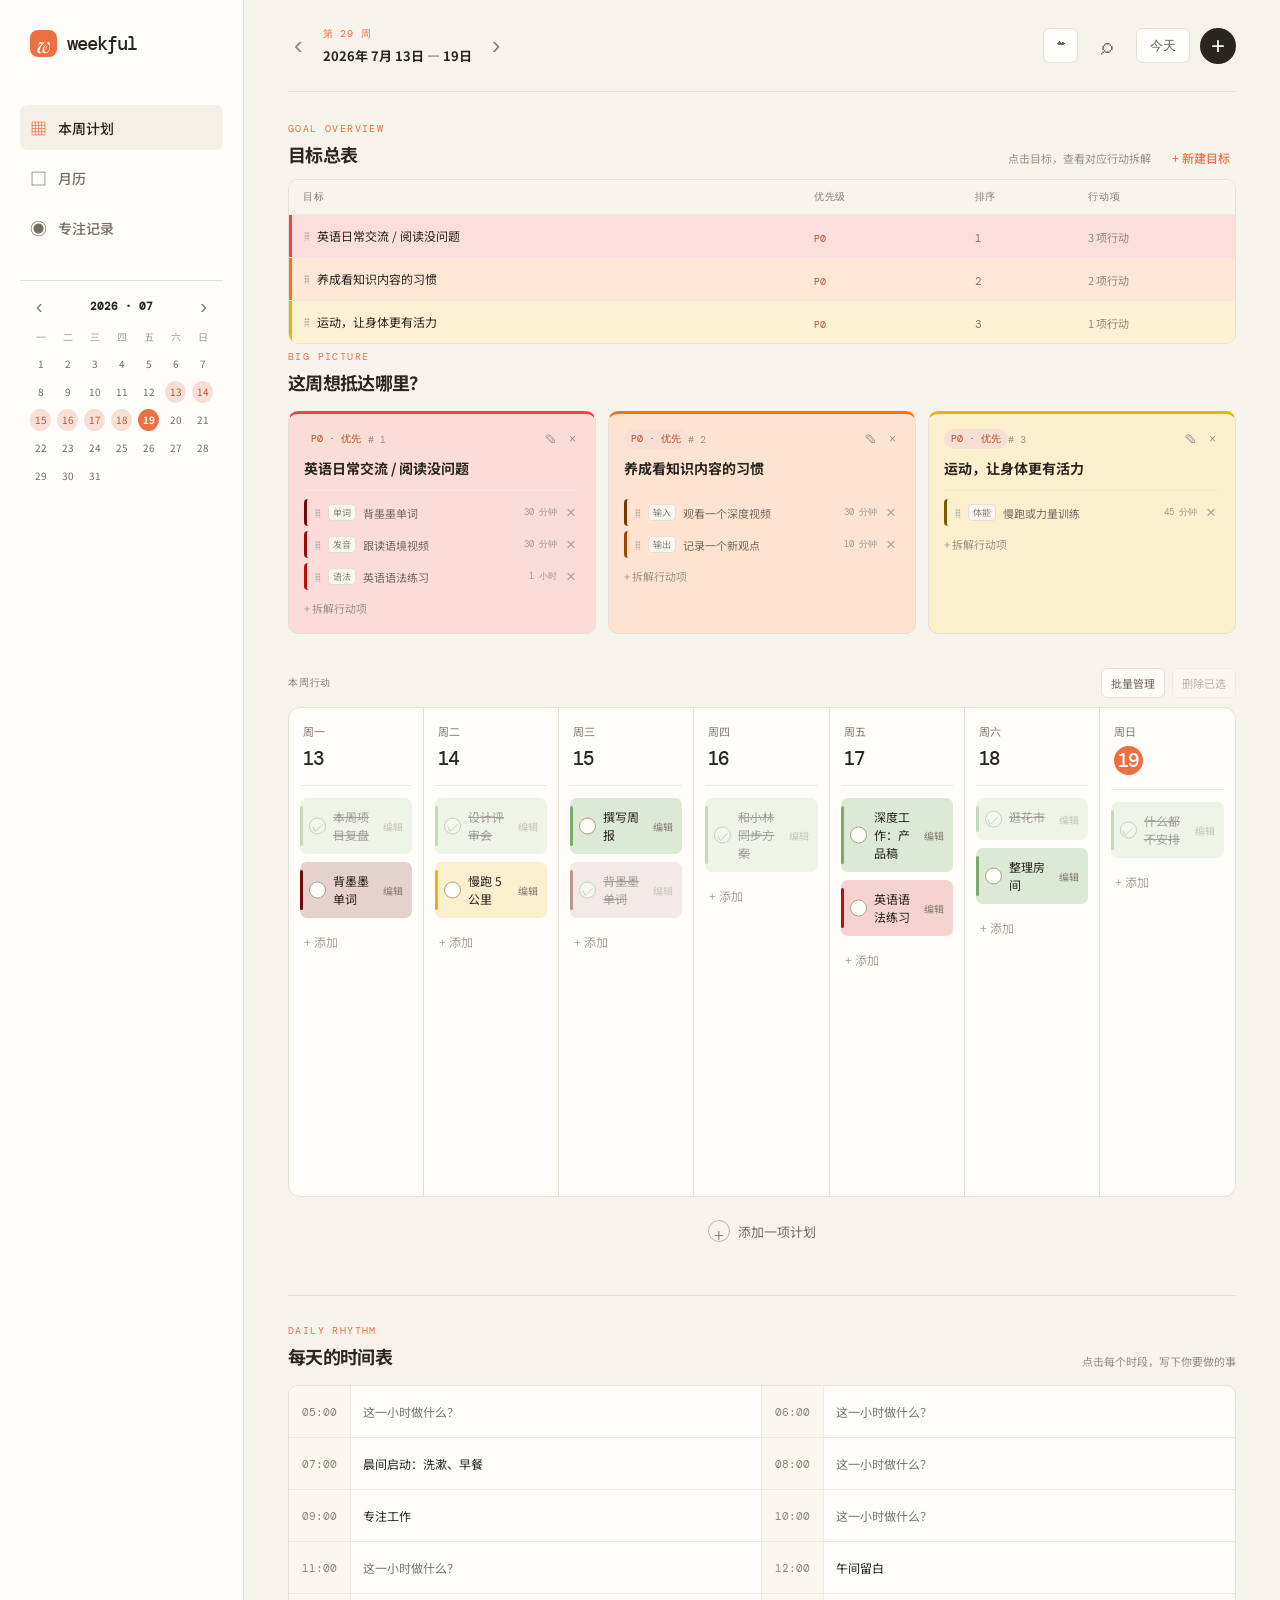
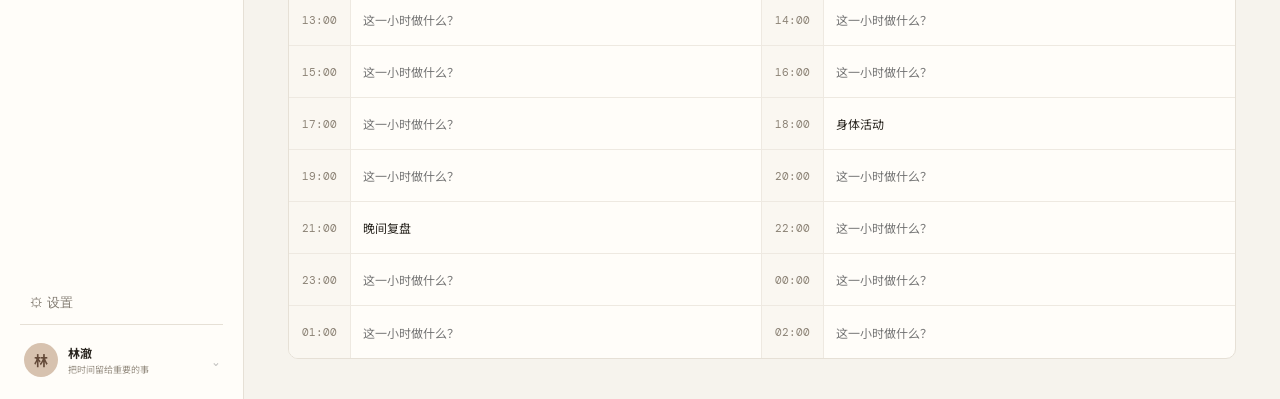
==== commit 7fbbc866: "Refine goal editing and action color palettes" ====
--- a/weekly-planner.html
+++ b/weekly-planner.html
@@ -14,8 +14,8 @@
 .action-dimension{flex:0 0 auto;color:#8a8175;border:1px solid #e5ded3;background:#faf7f1;border-radius:4px;padding:1px 4px;font-size:9px}.action-row>span:nth-of-type(2){min-width:0;overflow:hidden;text-overflow:ellipsis;white-space:nowrap}.action-row .action-duration{white-space:nowrap}
 .action-row{display:flex;align-items:center;gap:5px;width:100%;padding:3px 0;border-radius:4px}.action-row.dragging{opacity:.4}.action-row:has(.action-edit:hover){background:#faf7f1}.drag-handle{color:#b7afa3;cursor:grab;font-size:14px;line-height:1;padding:0 2px}.drag-handle:active{cursor:grabbing}.action-edit{min-width:0;display:flex;align-items:center;gap:7px;flex:1;border:0;background:transparent;text-align:left;color:#716a61;padding:2px 0;cursor:pointer;font:11px 'Noto Sans SC'}.action-edit:hover{color:var(--orange)}.action-delete{width:18px;height:18px;border:0;border-radius:50%;background:transparent;color:#a9a096;cursor:pointer;font-size:17px;line-height:16px;padding:0}.action-delete:hover{background:#f7dcd1;color:#b94e2a}.action-edit .action-duration{margin-left:auto}
 .goal-card{cursor:grab}.goal-card.dragging{opacity:.45}.goal-card:active{cursor:grabbing}.goal-controls{display:flex;gap:4px;margin-left:auto}.goal-control{border:0;background:transparent;color:#9d9589;cursor:pointer;padding:1px 4px;font-size:12px}.goal-control:hover{color:var(--orange)}.week-tools{display:flex;justify-content:space-between;align-items:center;margin:0 0 9px;color:#817a70;font:10px 'DM Mono';letter-spacing:.08em}.week-tools div{display:flex;gap:7px}.batch-toggle,.batch-delete{border:1px solid var(--line);background:#fffdf9;border-radius:6px;padding:6px 9px;color:#716a61;font:11px 'Noto Sans SC';cursor:pointer}.batch-toggle.active{background:var(--ink);color:white;border-color:var(--ink)}.batch-delete:not(:disabled){border-color:#e7a489;color:#b84d2b}.batch-delete:disabled{opacity:.45;cursor:default}.task-select{display:none;position:absolute;right:7px;top:8px;accent-color:var(--orange)}.batch-mode .task-select{display:block}.batch-mode .task{padding-right:27px}.custom-category{display:none}.custom-category.show{display:block}
-.goals-grid{grid-auto-flow:row;grid-auto-rows:auto;align-items:start}.goal-card,.goal-empty{min-width:0;height:auto;align-self:start}
-.goal-table-section{padding:30px 0 6px}.goal-table-heading{display:flex;align-items:end;justify-content:space-between;margin-bottom:12px}.goal-table-heading .eyebrow{margin-bottom:6px}.goal-table-heading h2{font-size:18px;margin:0;letter-spacing:-.7px}.goal-table-heading>span{color:#9a9286;font-size:11px}.goal-table-wrap{border:1px solid var(--line);border-radius:10px;overflow:hidden;background:#fffdf9}.goal-table{width:100%;border-collapse:collapse;table-layout:fixed}.goal-table th{padding:10px 14px;text-align:left;background:#f8f4ed;color:#837b70;font:10px 'DM Mono';letter-spacing:.08em}.goal-table th:nth-child(1){width:54%}.goal-table th:nth-child(2){width:17%}.goal-table th:nth-child(3){width:12%}.goal-table td{padding:11px 14px;border-top:1px solid #eee9e1;font-size:12px}.goal-table tbody tr{cursor:pointer;transition:background .15s}.goal-table tbody tr:hover,.goal-table tbody tr.focused{background:#fff0e9}.goal-table .table-priority{font:10px 'DM Mono';color:#b95835}.goal-table .table-rank{font:11px 'DM Mono';color:#81796f}.goal-table .table-actions{color:#928a7d;font-size:11px}.goal-card.goal-focus{outline:2px solid var(--orange);outline-offset:2px;box-shadow:0 8px 22px #d56c3a1c}@media(max-width:700px){.goal-table-section{padding-top:22px}.goal-table th:nth-child(4),.goal-table td:nth-child(4){display:none}.goal-table th:nth-child(1){width:60%}.goal-table-heading>span{display:none}.goal-table-wrap{overflow-x:auto}.goal-table{min-width:500px}}
+.goals-grid{grid-auto-flow:row;grid-auto-rows:max-content;align-items:stretch}.goal-card{min-width:0;height:100%;align-self:stretch}
+.goal-table-section{padding:30px 0 6px}.goal-table-heading{display:flex;align-items:end;justify-content:space-between;margin-bottom:12px}.goal-table-heading .eyebrow{margin-bottom:6px}.goal-table-heading h2{font-size:18px;margin:0;letter-spacing:-.7px}.goal-table-heading>span{color:#9a9286;font-size:11px}.goal-table-actions{display:flex;align-items:center;gap:15px}.goal-table-actions span{color:#9a9286;font-size:11px}.goal-table-wrap{border:1px solid var(--line);border-radius:10px;overflow:hidden;background:#fffdf9}.goal-table{width:100%;border-collapse:collapse;table-layout:fixed}.goal-table th{padding:10px 14px;text-align:left;background:#f8f4ed;color:#837b70;font:10px 'DM Mono';letter-spacing:.08em}.goal-table th:nth-child(1){width:54%}.goal-table th:nth-child(2){width:17%}.goal-table th:nth-child(3){width:12%}.goal-table td{padding:11px 14px;border-top:1px solid #eee9e1;font-size:12px}.goal-table tbody tr{cursor:pointer;transition:background .15s}.goal-table tbody tr:hover,.goal-table tbody tr.focused{background:#fff0e9}.goal-table .table-priority{font:10px 'DM Mono';color:#b95835}.goal-table .table-rank{font:11px 'DM Mono';color:#81796f}.goal-table .table-actions{color:#928a7d;font-size:11px}.goal-card.goal-focus{outline:2px solid var(--orange);outline-offset:2px;box-shadow:0 8px 22px #d56c3a1c}@media(max-width:700px){.goal-table-section{padding-top:22px}.goal-table th:nth-child(4),.goal-table td:nth-child(4){display:none}.goal-table th:nth-child(1){width:60%}.goal-table-heading>span,.goal-table-actions span{display:none}.goal-table-wrap{overflow-x:auto}.goal-table{min-width:500px}}
 .goal-table tr.dragging{opacity:.45}.table-drag{display:inline-block;margin-right:7px;color:#b6aea2;font-size:14px;cursor:grab;vertical-align:-1px}.table-edit{border:0;background:none;color:var(--orange);font:11px 'Noto Sans SC';cursor:pointer;padding:2px 0}.table-edit:hover{text-decoration:underline}
 .goal-color-field input[type="color"]{height:38px;padding:4px;cursor:pointer}.goal-card{border-top-color:var(--goal-color,#ed7042)!important}.goal-card .action-dot{background:var(--goal-color,#9bb6bc)}.goal-table tbody tr{box-shadow:inset 3px 0 0 var(--goal-color,transparent)}
 .goal-card{background:color-mix(in srgb,var(--goal-color,#ed7042) 18%,#fffdf9)!important}.goal-table tbody tr{background:color-mix(in srgb,var(--goal-color,#ed7042) 16%,#fffdf9)!important}.goal-table tbody tr:hover,.goal-table tbody tr.focused{background:color-mix(in srgb,var(--goal-color,#ed7042) 25%,#fffdf9)!important}
@@ -53,12 +53,12 @@
         </header>
 
         <section class="goal-table-section" aria-label="目标总表">
-          <div class="goal-table-heading"><div><p class="eyebrow">GOAL OVERVIEW</p><h2>目标总表</h2></div><span>点击目标，查看对应行动拆解</span></div>
-          <div class="goal-table-wrap"><table class="goal-table"><thead><tr><th>目标</th><th>优先级</th><th>排序</th><th>行动项</th><th>操作</th></tr></thead><tbody id="goalTableBody"></tbody></table></div>
+          <div class="goal-table-heading"><div><p class="eyebrow">GOAL OVERVIEW</p><h2>目标总表</h2></div><div class="goal-table-actions"><span>点击目标，查看对应行动拆解</span><button class="text-add" id="openGoalTableModal">+ 新建目标</button></div></div>
+          <div class="goal-table-wrap"><table class="goal-table"><thead><tr><th>目标</th><th>优先级</th><th>排序</th><th>行动项</th></tr></thead><tbody id="goalTableBody"></tbody></table></div>
         </section>
 
         <section class="goals-section" aria-label="本周整体目标">
-          <div class="section-heading"><div><p class="eyebrow">BIG PICTURE</p><h2>这周想抵达哪里？</h2></div><button class="text-add" id="openGoalModal">+ 新建目标</button></div>
+          <div class="section-heading"><div><p class="eyebrow">BIG PICTURE</p><h2>这周想抵达哪里？</h2></div></div>
           <div class="goals-grid" id="goalsGrid"></div>
         </section>
 
@@ -87,8 +87,8 @@
     </dialog>
     <dialog id="goalDialog">
       <form method="dialog" id="goalForm"><button class="close" type="button" data-close="goalDialog" aria-label="关闭">×</button><p class="eyebrow">WEEKLY DIRECTION</p><h2>写下整体目标</h2>
+        <div class="form-row"><label>优先级<select id="goalPriority"><option value="P0">P0 · 最重要</option><option value="P1">P1 · 重要</option><option value="P2">P2 · 可以做</option></select></label><label>排序<input id="goalRank" type="number" min="1" max="99" value="1" /></label></div>
         <label>目标<input id="goalName" required maxlength="40" placeholder="例如：英语日常交流更自如" /></label>
-        <div class="form-row"><label>优先级<select id="goalPriority"><option value="P0">P0 · 最重要</option><option value="P1">P1 · 重要</option><option value="P2">P2 · 可以做</option></select></label><label>排序<input id="goalRank" type="number" min="1" max="99" value="1" /></label></div>
         <div class="goal-color-field"><span>标记颜色</span><div class="goal-palette" id="goalPalette"><button type="button" data-color="#ef4444" style="--swatch:#ef4444" title="红色"></button><button type="button" data-color="#f97316" style="--swatch:#f97316" title="橙色"></button><button type="button" data-color="#eab308" style="--swatch:#eab308" title="黄色"></button><button type="button" data-color="#22a06b" style="--swatch:#22a06b" title="绿色"></button><button type="button" data-color="#1598d4" style="--swatch:#1598d4" title="蓝色"></button><button type="button" data-color="#3b6fd8" style="--swatch:#3b6fd8" title="深蓝"></button><button type="button" data-color="#8b3fd1" style="--swatch:#8b3fd1" title="紫色"></button><button type="button" data-color="#d65b91" style="--swatch:#d65b91" title="粉色"></button><button type="button" data-color="#65758b" style="--swatch:#65758b" title="灰蓝"></button><button type="button" data-color="#795548" style="--swatch:#795548" title="棕色"></button></div><label class="color-more">更多颜色<input id="goalColor" type="color" value="#ed7042" /></label></div>
         <button class="save-btn" value="default">创建目标</button>
       </form>
@@ -128,9 +128,12 @@
 ];
 const dailyRoutine={'07':'晨间启动：洗漱、早餐','09':'专注工作','12':'午间留白','18':'身体活动','21':'晚间复盘'};
 const categories=['work','life','focus'];const goalColors=['#ef4444','#f97316','#eab308','#22a06b','#1598d4','#3b6fd8','#8b3fd1','#d65b91','#65758b','#795548'];
+function hexToHsl(hex){const value=hex.replace('#','');const red=parseInt(value.slice(0,2),16)/255,green=parseInt(value.slice(2,4),16)/255,blue=parseInt(value.slice(4,6),16)/255;const max=Math.max(red,green,blue),min=Math.min(red,green,blue);let hue=0,saturation=0;const lightness=(max+min)/2;if(max!==min){const delta=max-min;saturation=lightness>.5?delta/(2-max-min):delta/(max+min);if(max===red)hue=(green-blue)/delta+(green<blue?6:0);else if(max===green)hue=(blue-red)/delta+2;else hue=(red-green)/delta+4;hue/=6}return {h:Math.round(hue*360),s:Math.round(saturation*100),l:Math.round(lightness*100)}}
+function hslToHex(h,s,l){s/=100;l/=100;const chroma=(1-Math.abs(2*l-1))*s;const secondary=chroma*(1-Math.abs((h/60)%2-1));const match=l-chroma/2;const [r,g,b]=h<60?[chroma,secondary,0]:h<120?[secondary,chroma,0]:h<180?[0,chroma,secondary]:h<240?[0,secondary,chroma]:h<300?[secondary,0,chroma]:[chroma,0,secondary];return '#'+[r,g,b].map(value=>Math.round((value+match)*255).toString(16).padStart(2,'0')).join('')}
+function actionColorShades(base){const {h,s}=hexToHsl(base);return [24,32,40,48,58,68,78,88].map(lightness=>hslToHex(h,Math.max(58,s),lightness))}
 function restoreState(){try{const saved=JSON.parse(localStorage.getItem('weekful-planner-data'));if(!saved)return;if(Array.isArray(saved.goals))goals.splice(0,goals.length,...saved.goals);if(Array.isArray(saved.tasks))tasks.splice(0,tasks.length,...saved.tasks);if(saved.dailyRoutine&&typeof saved.dailyRoutine==='object')Object.assign(dailyRoutine,saved.dailyRoutine);if(Array.isArray(saved.categories))saved.categories.forEach(category=>{if(!categories.includes(category))categories.push(category)})}catch(error){console.warn('无法读取已保存的计划',error)}}
 function saveState(){try{localStorage.setItem('weekful-planner-data',JSON.stringify({goals,tasks,dailyRoutine,categories}));scheduleCloudSync()}catch(error){console.warn('无法保存计划',error)}}
-restoreState();goals.forEach((goal,index)=>{if(!goal.color)goal.color=goalColors[index%goalColors.length]});let nextTaskId=1;tasks.flat().forEach(task=>{if(!task.id)task.id=nextTaskId++;else nextTaskId=Math.max(nextTaskId,task.id+1)});
+restoreState();goals.forEach((goal,index)=>{if(!goal.color)goal.color=goalColors[index%goalColors.length];goal.actions.forEach((action,actionIndex)=>{if(!action.color)action.color=actionColorShades(goal.color)[actionIndex%8]})});let nextTaskId=1;tasks.flat().forEach(task=>{if(!task.id)task.id=nextTaskId++;else nextTaskId=Math.max(nextTaskId,task.id+1)});
 const $=s=>document.querySelector(s); const grid=$('#weekGrid'); const taskDialog=$('#taskDialog'); const goalDialog=$('#goalDialog'); const actionDialog=$('#actionDialog'); const cloudDialog=$('#cloudDialog'); let chosenDay=0; let editingAction=null; let editingGoal=null; let editingTask=null; let batchMode=false; const selectedTaskIds=new Set();
 function clearGoalDropHints(){document.querySelectorAll('.goal-card.drop-before,.goal-card.drop-after,.goal-table tr.drop-before,.goal-table tr.drop-after').forEach(item=>item.classList.remove('drop-before','drop-after'))}
 function showGoalDropHint(element,event){event.preventDefault();clearGoalDropHints();const rect=element.getBoundingClientRect();element.classList.add(event.clientY<rect.top+rect.height/2?'drop-before':'drop-after')}
@@ -141,16 +144,15 @@
   const root=$('#goalsGrid'); root.innerHTML='';
   renderGoalTable();
   [...goals].sort((a,b)=>a.rank-b.rank).forEach(goal=>{const card=document.createElement('article');card.id=`goal-card-${goal.id}`;card.className=`goal-card priority-${goal.priority.toLowerCase()}`;card.style.setProperty('--goal-color',goal.color);card.draggable=true;card.dataset.goal=goal.id;card.innerHTML=`<div class="goal-meta"><span class="priority-pill ${goal.priority.toLowerCase()}">${goal.priority} · 优先</span><span class="rank"># ${goal.rank}</span><span class="goal-controls"><button class="goal-control goal-edit" title="编辑目标">✎</button><button class="goal-control goal-delete" title="删除目标">×</button></span></div><h3>${goal.title}</h3><div class="action-list">${goal.actions.map((a,i)=>`<div class="action-row" draggable="true" data-goal="${goal.id}" data-action="${i}" style="--action-color:${a.color||goal.color}"><span class="drag-handle" title="拖动排序">⠿</span><button class="action-edit" title="编辑行动项"><span class="action-dimension">${a.dimension||'行动'}</span><span>${a.name}</span><span class="action-duration">${a.duration||'待估时'}</span></button><button class="action-delete" title="删除行动项" aria-label="删除 ${a.name}">×</button></div>`).join('')}</div><button class="add-action" data-goal="${goal.id}">+ 拆解行动项</button>`;root.append(card)});
-  const empty=document.createElement('button');empty.className='goal-empty';empty.textContent='+ 添加整体目标';empty.onclick=()=>goalDialog.showModal();root.append(empty);
   root.querySelectorAll('.add-action').forEach(btn=>btn.onclick=()=>openAction(+btn.dataset.goal));
   root.querySelectorAll('.action-edit').forEach(btn=>btn.onclick=()=>{const row=btn.closest('.action-row');openAction(+row.dataset.goal,+row.dataset.action)});
   root.querySelectorAll('.action-delete').forEach(btn=>btn.onclick=()=>{const row=btn.closest('.action-row');const goal=goals.find(g=>g.id===+row.dataset.goal);goal.actions.splice(+row.dataset.action,1);renderGoals();fillGoalOptions(goal.id)});
   root.querySelectorAll('.action-row').forEach(row=>{row.addEventListener('dragstart',e=>{e.dataTransfer.setData('text/plain',JSON.stringify({goal:+row.dataset.goal,index:+row.dataset.action}));row.classList.add('dragging')});row.addEventListener('dragend',()=>row.classList.remove('dragging'));row.addEventListener('dragover',e=>e.preventDefault());row.addEventListener('drop',e=>{e.preventDefault();const from=JSON.parse(e.dataTransfer.getData('text/plain'));const targetGoal=+row.dataset.goal;const targetIndex=+row.dataset.action;if(from.goal!==targetGoal||from.index===targetIndex)return;const goal=goals.find(g=>g.id===targetGoal);const [moved]=goal.actions.splice(from.index,1);goal.actions.splice(targetIndex,0,moved);renderGoals();fillGoalOptions(goal.id)})});
   root.querySelectorAll('.goal-edit').forEach(btn=>btn.onclick=()=>openGoal(+btn.closest('.goal-card').dataset.goal));
   root.querySelectorAll('.goal-delete').forEach(btn=>btn.onclick=()=>{const id=+btn.closest('.goal-card').dataset.goal;if(window.confirm('删除这个目标及其行动项吗？')){goals.splice(goals.findIndex(g=>g.id===id),1);renderGoals();fillGoalOptions()}});
-  root.querySelectorAll('.goal-card').forEach(card=>{card.addEventListener('dragstart',e=>{if(e.target.closest('.action-row'))return;e.dataTransfer.setData('goal-id',card.dataset.goal);card.classList.add('dragging')});card.addEventListener('dragend',()=>{card.classList.remove('dragging');clearGoalDropHints()});card.addEventListener('dragover',e=>showGoalDropHint(card,e));card.addEventListener('dragleave',()=>card.classList.remove('drop-before','drop-after'));card.addEventListener('drop',e=>{e.preventDefault();const from=+e.dataTransfer.getData('goal-id');const position=card.classList.contains('drop-after')?'after':'before';clearGoalDropHints();if(from)moveGoal(from,+card.dataset.goal,position)})});
+  root.querySelectorAll('.goal-card').forEach(card=>{card.ondblclick=e=>{if(!e.target.closest('button'))openGoal(+card.dataset.goal)};card.addEventListener('dragstart',e=>{if(e.target.closest('.action-row'))return;e.dataTransfer.setData('goal-id',card.dataset.goal);card.classList.add('dragging')});card.addEventListener('dragend',()=>{card.classList.remove('dragging');clearGoalDropHints()});card.addEventListener('dragover',e=>showGoalDropHint(card,e));card.addEventListener('dragleave',()=>card.classList.remove('drop-before','drop-after'));card.addEventListener('drop',e=>{e.preventDefault();const from=+e.dataTransfer.getData('goal-id');const position=card.classList.contains('drop-after')?'after':'before';clearGoalDropHints();if(from)moveGoal(from,+card.dataset.goal,position)})});
 }
-function renderGoalTable(){const body=$('#goalTableBody');body.innerHTML=[...goals].sort((a,b)=>a.rank-b.rank).map(goal=>`<tr draggable="true" data-goal="${goal.id}" style="--goal-color:${goal.color}"><td><span class="table-drag" title="拖动排序">⠿</span>${goal.title}</td><td><span class="table-priority">${goal.priority}</span></td><td><span class="table-rank">${goal.rank}</span></td><td><span class="table-actions">${goal.actions.length} 项行动</span></td><td><button class="table-edit" title="编辑目标">编辑</button></td></tr>`).join('');body.querySelectorAll('tr').forEach(row=>{row.onclick=()=>{const card=$(`#goal-card-${row.dataset.goal}`);if(!card)return;document.querySelectorAll('.goal-card.goal-focus').forEach(item=>item.classList.remove('goal-focus'));document.querySelectorAll('.goal-table tr.focused').forEach(item=>item.classList.remove('focused'));row.classList.add('focused');card.classList.add('goal-focus');card.scrollIntoView({behavior:'smooth',block:'center'});setTimeout(()=>card.classList.remove('goal-focus'),1400)};row.addEventListener('dragstart',e=>{e.dataTransfer.setData('goal-id',row.dataset.goal);row.classList.add('dragging')});row.addEventListener('dragend',()=>{row.classList.remove('dragging');clearGoalDropHints()});row.addEventListener('dragover',e=>showGoalDropHint(row,e));row.addEventListener('dragleave',()=>row.classList.remove('drop-before','drop-after'));row.addEventListener('drop',e=>{e.preventDefault();const from=+e.dataTransfer.getData('goal-id');const position=row.classList.contains('drop-after')?'after':'before';clearGoalDropHints();if(from)moveGoal(from,+row.dataset.goal,position)})});body.querySelectorAll('.table-edit').forEach(button=>button.onclick=e=>{e.stopPropagation();openGoal(+button.closest('tr').dataset.goal)})}
+function renderGoalTable(){const body=$('#goalTableBody');body.innerHTML=[...goals].sort((a,b)=>a.rank-b.rank).map(goal=>`<tr draggable="true" data-goal="${goal.id}" style="--goal-color:${goal.color}"><td><span class="table-drag" title="拖动排序">⠿</span>${goal.title}</td><td><span class="table-priority">${goal.priority}</span></td><td><span class="table-rank">${goal.rank}</span></td><td><span class="table-actions">${goal.actions.length} 项行动</span></td></tr>`).join('');body.querySelectorAll('tr').forEach(row=>{row.onclick=e=>{if(!e.target.closest('button'))openGoal(+row.dataset.goal)};row.addEventListener('dragstart',e=>{e.dataTransfer.setData('goal-id',row.dataset.goal);row.classList.add('dragging')});row.addEventListener('dragend',()=>{row.classList.remove('dragging');clearGoalDropHints()});row.addEventListener('dragover',e=>showGoalDropHint(row,e));row.addEventListener('dragleave',()=>row.classList.remove('drop-before','drop-after'));row.addEventListener('drop',e=>{e.preventDefault();const from=+e.dataTransfer.getData('goal-id');const position=row.classList.contains('drop-after')?'after':'before';clearGoalDropHints();if(from)moveGoal(from,+row.dataset.goal,position)})})}
 function actionColorForTask(task,goal){const action=goal?.actions.find(item=>item.name===(task.actionName||task.text));return task.actionColor||action?.color||goal?.color}
 function renderWeek(){
   saveState();
@@ -163,7 +165,7 @@
 function openTask(day=0,goal){editingTask=null;chosenDay=day;$('#taskDay').value=day;$('#taskName').value='';$('#repeatType').value='once';$('#repeatType').disabled=false;$('#weekdayPicker').classList.remove('show');$('#taskDialogTitle').textContent='安排行动项';$('#taskSaveButton').textContent='加入本周计划';$('#editTaskHint').hidden=true;fillGoalOptions(goal);taskDialog.showModal();setTimeout(()=>$('#taskName').focus(),50)}
 function openTaskEditor(task){editingTask=task;const day=tasks.findIndex(items=>items.includes(task));chosenDay=day<0?0:day;$('#taskDay').value=chosenDay;fillGoalOptions(task.goal);$('#taskAction').value=task.actionName||task.text||'';$('#taskName').value=task.text;$('#repeatType').value='once';$('#repeatType').disabled=true;$('#weekdayPicker').classList.remove('show');$('#taskDialogTitle').textContent='编辑行动项';$('#taskSaveButton').textContent='保存修改';$('#editTaskHint').hidden=false;taskDialog.showModal();setTimeout(()=>$('#taskName').focus(),50)}
 
-$('#openModal').onclick=()=>openTask();$('#openModalBottom').onclick=()=>openTask();$('#openGoalModal').onclick=()=>openGoal();
+$('#openModal').onclick=()=>openTask();$('#openModalBottom').onclick=()=>openTask();$('#openGoalTableModal').onclick=()=>openGoal();
 document.querySelectorAll('[data-close]').forEach(btn=>btn.onclick=()=>document.getElementById(btn.dataset.close).close());
 $('#taskDay').innerHTML=labels.map((l,i)=>`<option value="${i}">${l} · ${numbers[i]}日</option>`).join('');
 $('#weekdayChoices').innerHTML=labels.map((l,i)=>`<label><input type="checkbox" value="${i}"><span>${l.slice(1)}</span></label>`).join('');
@@ -174,13 +176,14 @@
 $('#taskForm').addEventListener('submit',e=>{if(e.submitter?.value==='cancel')return;e.preventDefault();const text=$('#taskName').value.trim();if(!text)return;const goalId=+$('#taskGoal').value||undefined;const actionName=$('#taskAction').value||text;const linkedGoal=goals.find(goal=>goal.id===goalId);const action=linkedGoal?.actions.find(item=>item.name===actionName);const actionColor=action?.color||linkedGoal?.color;if(editingTask){tasks.flat().filter(task=>taskSeriesMatches(task,editingTask)).forEach(task=>Object.assign(task,{text,goal:goalId,actionName,actionColor}));editingTask=null;taskDialog.close();renderWeek();return}const start=+$('#taskDay').value;const repeat=$('#repeatType').value;let days=repeat==='daily'?[0,1,2,3,4,5,6]:repeat==='alternate'?[start,...[1,2,3].map(n=>start+n*2).filter(n=>n<7)]:repeat==='custom'?[...document.querySelectorAll('#weekdayChoices input:checked')].map(x=>+x.value):[start];if(!days.length)days=[start];const seriesId=`series-${Date.now()}-${Math.random().toString(36).slice(2,7)}`;days.forEach(day=>tasks[day].push({id:nextTaskId++,text,goal:goalId,actionName,actionColor,seriesId}));$('#taskName').value='';taskDialog.close();renderWeek()});
 function setGoalColor(color){$('#goalColor').value=color;document.querySelectorAll('#goalPalette button').forEach(button=>button.classList.toggle('selected',button.dataset.color.toLowerCase()===color.toLowerCase()))}
 function openGoal(id){editingGoal=id?goals.find(g=>g.id===id):null;$('#goalName').value=editingGoal?.title||'';$('#goalPriority').value=editingGoal?.priority||'P0';$('#goalRank').value=editingGoal?.rank||goals.length+1;setGoalColor(editingGoal?.color||goalColors[goals.length%goalColors.length]);goalDialog.showModal();setTimeout(()=>$('#goalName').focus(),50)}
-$('#goalForm').addEventListener('submit',e=>{if(e.submitter?.value==='cancel')return;e.preventDefault();const title=$('#goalName').value.trim();if(!title)return;const data={title,priority:$('#goalPriority').value,rank:+$('#goalRank').value,color:$('#goalColor').value};if(editingGoal)Object.assign(editingGoal,data);else goals.push({id:Date.now(),...data,actions:[]});goals.sort((a,b)=>a.rank-b.rank);goalDialog.close();renderGoals();fillGoalOptions()});
+$('#goalForm').addEventListener('submit',e=>{if(e.submitter?.value==='cancel')return;e.preventDefault();const title=$('#goalName').value.trim();if(!title)return;const data={title,priority:$('#goalPriority').value,rank:+$('#goalRank').value,color:$('#goalColor').value};if(editingGoal){const colorChanged=editingGoal.color!==data.color;Object.assign(editingGoal,data);if(colorChanged){editingGoal.actions.forEach((action,index)=>action.color=actionColorShades(editingGoal.color)[index%8]);tasks.flat().filter(task=>task.goal===editingGoal.id).forEach(task=>{const action=editingGoal.actions.find(item=>item.name===(task.actionName||task.text));if(action)task.actionColor=action.color})}}else goals.push({id:Date.now(),...data,actions:[]});goals.sort((a,b)=>a.rank-b.rank);goalDialog.close();renderGoals();fillGoalOptions()});
 document.querySelectorAll('#goalPalette button').forEach(button=>button.onclick=()=>setGoalColor(button.dataset.color));$('#goalColor').oninput=e=>setGoalColor(e.target.value);
 function updateBatchControls(){$('#toggleBatch').classList.toggle('active',batchMode);$('#toggleBatch').textContent=batchMode?'完成管理':'批量管理';$('#batchDelete').disabled=selectedTaskIds.size===0}
 $('#toggleBatch').onclick=()=>{batchMode=!batchMode;if(!batchMode)selectedTaskIds.clear();renderWeek()};
 $('#batchDelete').onclick=()=>{if(!selectedTaskIds.size)return;tasks.forEach((items,i)=>tasks[i]=items.filter(task=>!selectedTaskIds.has(task.id)));selectedTaskIds.clear();renderWeek()};
 function setActionColor(color){$('#actionColor').value=color;document.querySelectorAll('#actionPalette button').forEach(button=>button.classList.toggle('selected',button.dataset.color.toLowerCase()===color.toLowerCase()))}
-function openAction(goalId,actionIndex){const goal=goals.find(g=>g.id===goalId);editingAction={goalId,actionIndex};const action=Number.isInteger(actionIndex)?goal.actions[actionIndex]:null;$('#actionDialogTitle').textContent=action?'编辑行动项':`拆解「${goal.title}」`;$('#actionName').value=action?.name||'';$('#actionDimension').value=action?.dimension||'';$('#actionDuration').value=action?.duration||'';setActionColor(action?.color||goal.color);actionDialog.showModal();setTimeout(()=>$('#actionName').focus(),50)}
+function refreshActionPalette(goalColor,selectedColor){const shades=actionColorShades(goalColor);const selected=shades.includes((selectedColor||'').toLowerCase())?selectedColor:shades[3];document.querySelectorAll('#actionPalette button').forEach((button,index)=>{button.dataset.color=shades[index];button.style.setProperty('--swatch',shades[index]);button.title=`${index<3?'深色':index>4?'浅色':'标准'}色调`});setActionColor(selected)}
+function openAction(goalId,actionIndex){const goal=goals.find(g=>g.id===goalId);editingAction={goalId,actionIndex};const action=Number.isInteger(actionIndex)?goal.actions[actionIndex]:null;$('#actionDialogTitle').textContent=action?'编辑行动项':`拆解「${goal.title}」`;$('#actionName').value=action?.name||'';$('#actionDimension').value=action?.dimension||'';$('#actionDuration').value=action?.duration||'';refreshActionPalette(goal.color,action?.color);actionDialog.showModal();setTimeout(()=>$('#actionName').focus(),50)}
 $('#actionForm').addEventListener('submit',e=>{e.preventDefault();const action={name:$('#actionName').value.trim(),dimension:$('#actionDimension').value.trim(),duration:$('#actionDuration').value.trim()||'待估时',color:$('#actionColor').value};if(!action.name)return;const goal=goals.find(g=>g.id===editingAction.goalId);const previous=Number.isInteger(editingAction.actionIndex)?goal.actions[editingAction.actionIndex]:null;if(previous)tasks.flat().filter(task=>task.goal===goal.id&&(task.actionName===previous.name||task.text===previous.name)).forEach(task=>Object.assign(task,{actionName:action.name,text:task.text===previous.name?action.name:task.text,actionColor:action.color}));if(Number.isInteger(editingAction.actionIndex))goal.actions[editingAction.actionIndex]=action;else goal.actions.push(action);actionDialog.close();renderGoals();renderWeek();fillGoalOptions(goal.id)});
 document.querySelectorAll('#actionPalette button').forEach(button=>button.onclick=()=>setActionColor(button.dataset.color));
 let cloudUser=localStorage.getItem('weekful-cloud-user')||'';let cloudToken=localStorage.getItem('weekful-cloud-token')||'';let cloudGist=localStorage.getItem('weekful-cloud-gist')||'';let cloudTimer=null;const GIST_FILE='weekful-planner-data.json';
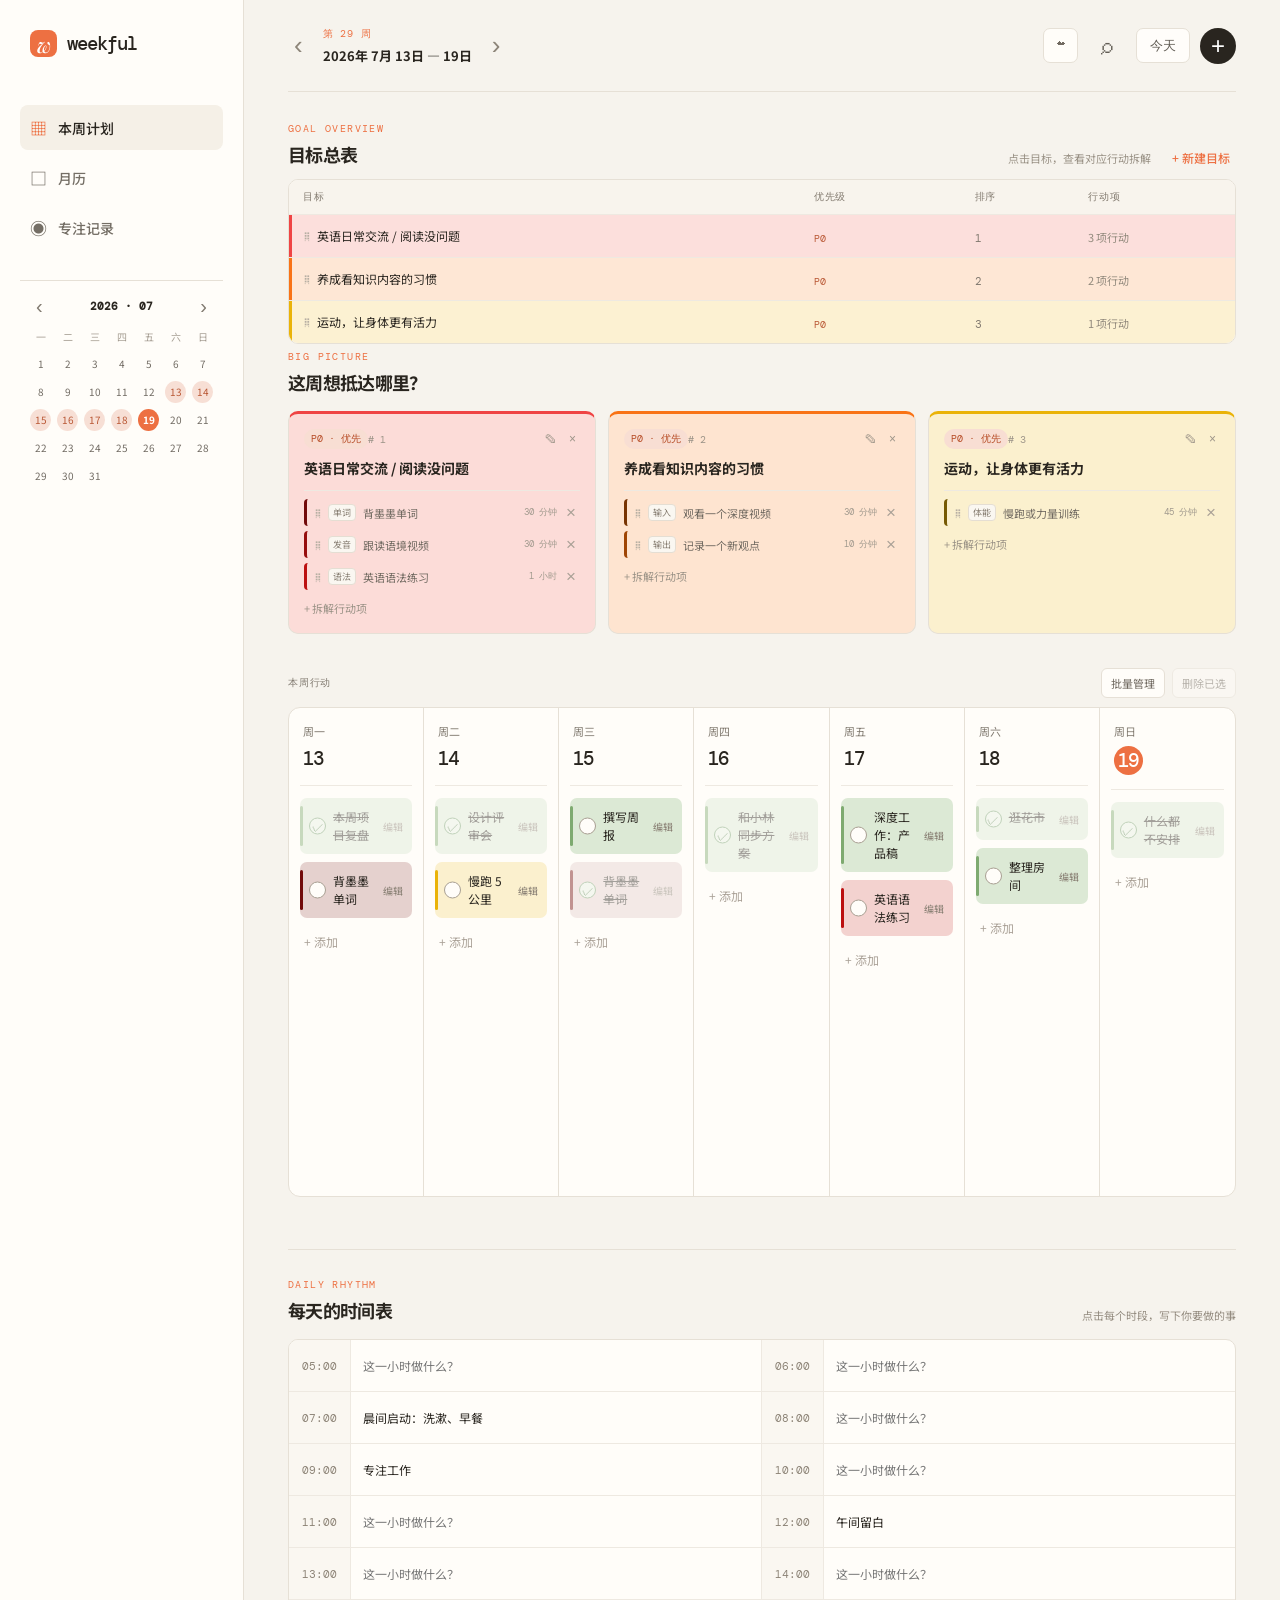
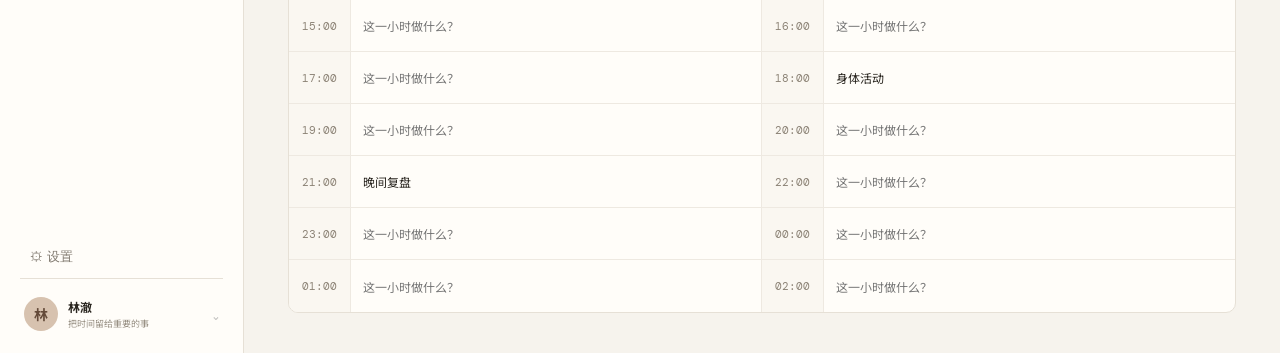
==== commit 1ec910cc: "Remove redundant weekly plan add button" ====
--- a/weekly-planner.html
+++ b/weekly-planner.html
@@ -64,7 +64,6 @@
 
         <div class="week-tools"><span>本周行动</span><div><button class="batch-toggle" id="toggleBatch">批量管理</button><button class="batch-delete" id="batchDelete" disabled>删除已选</button></div></div>
         <section class="week-grid" id="weekGrid" aria-label="本周计划"></section>
-        <button class="floating-add" id="openModalBottom"><span>+</span> 添加一项计划</button>
         <section class="daily-schedule" aria-label="每日时间表">
           <div class="section-heading"><div><p class="eyebrow">DAILY RHYTHM</p><h2>每天的时间表</h2></div><span class="schedule-hint">点击每个时段，写下你要做的事</span></div>
           <div class="daily-timeline" id="dailyTimeline"></div>
@@ -165,7 +164,7 @@
 function openTask(day=0,goal){editingTask=null;chosenDay=day;$('#taskDay').value=day;$('#taskName').value='';$('#repeatType').value='once';$('#repeatType').disabled=false;$('#weekdayPicker').classList.remove('show');$('#taskDialogTitle').textContent='安排行动项';$('#taskSaveButton').textContent='加入本周计划';$('#editTaskHint').hidden=true;fillGoalOptions(goal);taskDialog.showModal();setTimeout(()=>$('#taskName').focus(),50)}
 function openTaskEditor(task){editingTask=task;const day=tasks.findIndex(items=>items.includes(task));chosenDay=day<0?0:day;$('#taskDay').value=chosenDay;fillGoalOptions(task.goal);$('#taskAction').value=task.actionName||task.text||'';$('#taskName').value=task.text;$('#repeatType').value='once';$('#repeatType').disabled=true;$('#weekdayPicker').classList.remove('show');$('#taskDialogTitle').textContent='编辑行动项';$('#taskSaveButton').textContent='保存修改';$('#editTaskHint').hidden=false;taskDialog.showModal();setTimeout(()=>$('#taskName').focus(),50)}
 
-$('#openModal').onclick=()=>openTask();$('#openModalBottom').onclick=()=>openTask();$('#openGoalTableModal').onclick=()=>openGoal();
+$('#openModal').onclick=()=>openTask();$('#openGoalTableModal').onclick=()=>openGoal();
 document.querySelectorAll('[data-close]').forEach(btn=>btn.onclick=()=>document.getElementById(btn.dataset.close).close());
 $('#taskDay').innerHTML=labels.map((l,i)=>`<option value="${i}">${l} · ${numbers[i]}日</option>`).join('');
 $('#weekdayChoices').innerHTML=labels.map((l,i)=>`<label><input type="checkbox" value="${i}"><span>${l.slice(1)}</span></label>`).join('');
